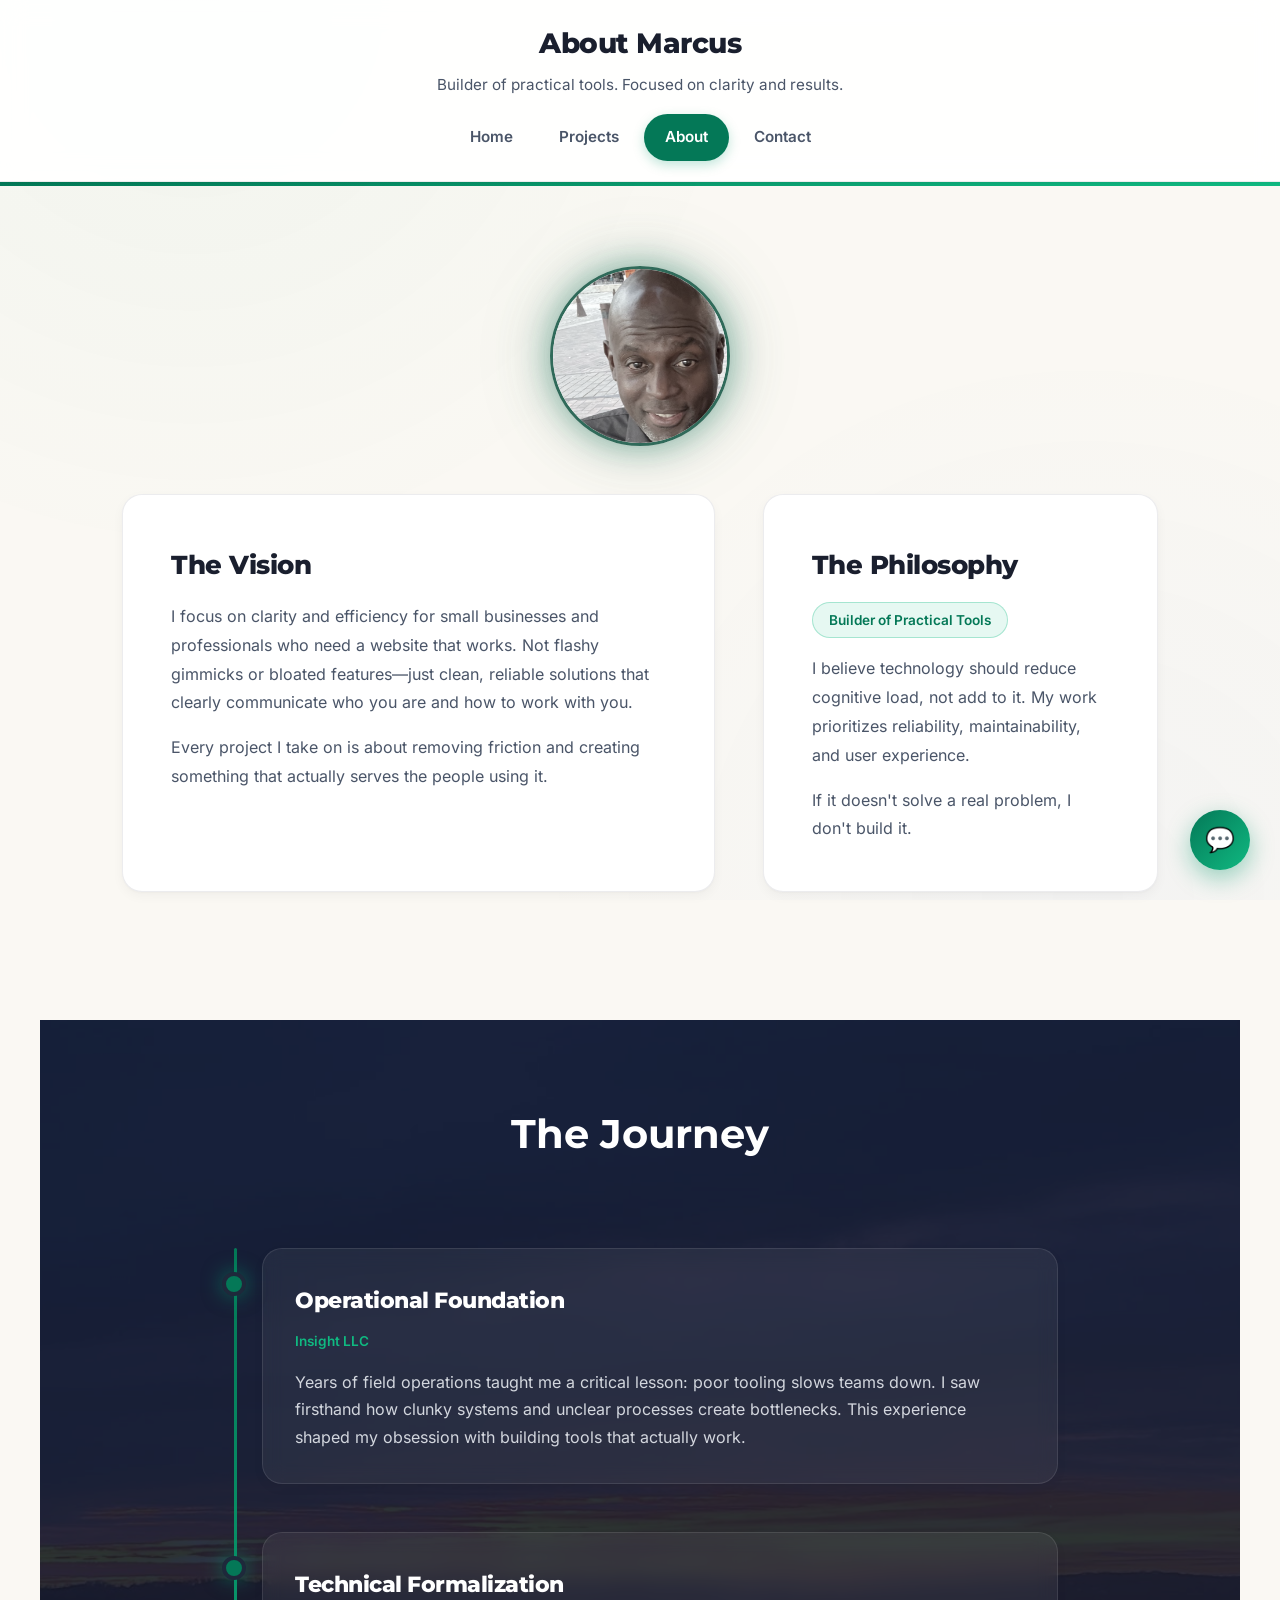
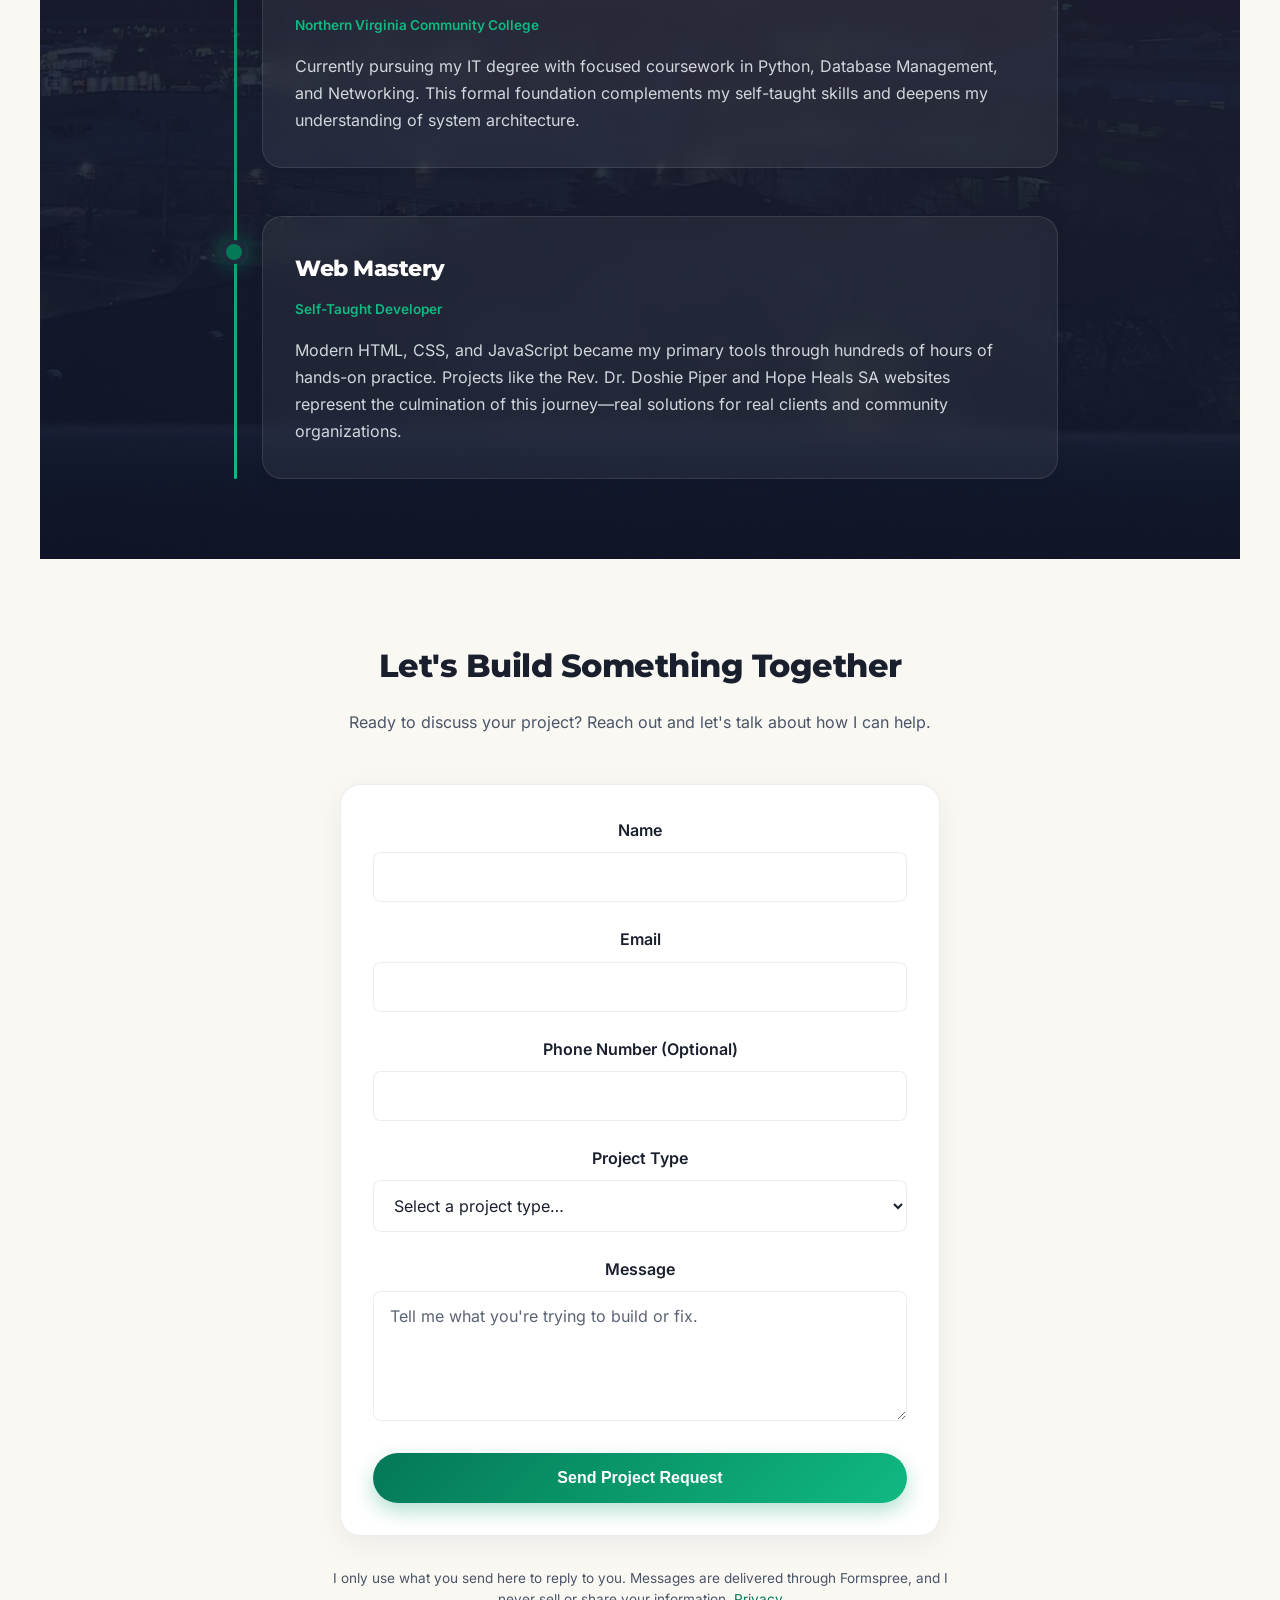
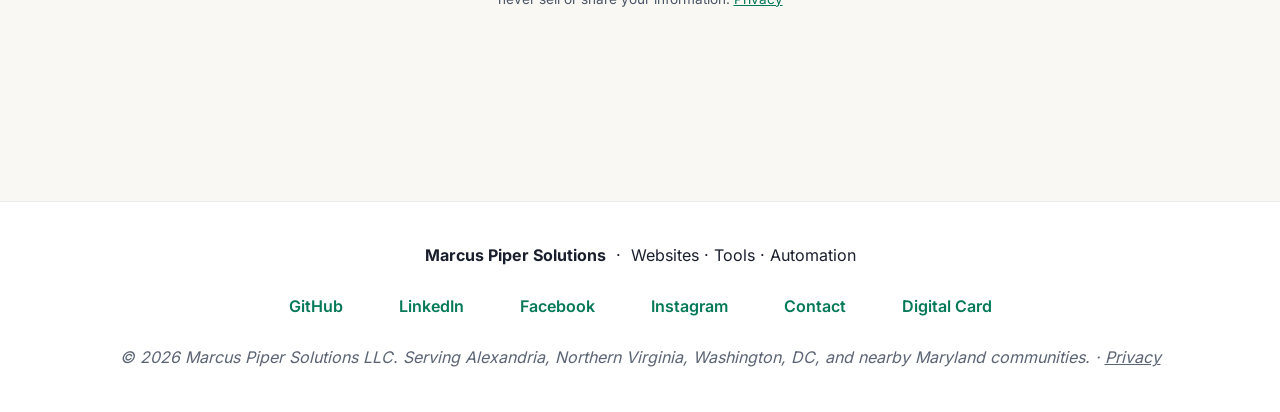
==== about/index.html @ d6c5938f "Finalize confirmed service area copy" ====
<!-- about/index.html -->
<!DOCTYPE html>
<html lang="en">

<head>
  <meta charset="UTF-8" />
  <meta name="viewport" content="width=device-width, initial-scale=1" />
  <title>About – Marcus Piper, Web Developer</title>
  <meta name="description"
    content="Learn more about web developer Marcus Piper, his journey, philosophy, and approach to building practical digital solutions.">

  <!-- Open Graph / Facebook -->
  <link rel="canonical" href="https://marcuspipersolutions.com/about/" />
  <meta property="og:type" content="website" />
  <meta property="og:url" content="https://marcuspipersolutions.com/about/" />
  <meta property="og:title" content="About – Marcus Piper, Web Developer" />
  <meta property="og:description"
    content="Learn more about web developer Marcus Piper, his journey, philosophy, and approach to building practical digital solutions." />
  <meta property="og:image" content="https://marcuspipersolutions.com/images/og-image.jpg" />
  <meta property="og:image:width" content="1200" />
  <meta property="og:image:height" content="630" />

  <!-- Twitter -->
  <meta name="twitter:card" content="summary_large_image" />
  <meta name="twitter:url" content="https://marcuspipersolutions.com/about/" />
  <meta name="twitter:title" content="About – Marcus Piper, Web Developer" />
  <meta name="twitter:description"
    content="Learn more about web developer Marcus Piper, his journey, philosophy, and approach to building practical digital solutions." />
  <meta name="twitter:image" content="https://marcuspipersolutions.com/images/og-image.jpg" />
  <link rel="preload" href="/fonts/inter-latin.woff2" as="font" type="font/woff2" crossorigin />
  <link rel="preload" href="/fonts/montserrat-latin.woff2" as="font" type="font/woff2" crossorigin />

  <link rel="stylesheet" href="../style.css?v=2.3" />
  <link rel="icon" href="/favicon.ico" sizes="any" />
  <link rel="icon" type="image/png" sizes="32x32" href="/favicon-32.png" />
  <link rel="apple-touch-icon" href="/apple-touch-icon.png" />
</head>

<body>

  <!-- Header -->
  <header>
    <h1>About Marcus</h1>
    <p>Builder of practical tools. Focused on clarity and results.</p>
    <nav>
      <ul>
        <li><a href="../index.html">Home</a></li>
        <li><a href="../projects/">Projects</a></li>
        <li><a href="./" class="active">About</a></li>
        <li><a href="../index.html#contact">Contact</a></li>
      </ul>
    </nav>
  </header>

  <div class="top-banner"></div>

  <!-- Main Content -->
  <main>

    <!-- Profile Photo with Pulse Glow -->
    <section class="profile-hero">
      <div class="profile-photo-container">
        <img src="../images/marcus-headshot.jpg" alt="Marcus Piper" class="profile-photo-pulse" width="600" height="600" />
      </div>
    </section>

    <!-- Hero Section - Bento Style -->
    <section class="about-bento">
      <div class="about-bento-grid">

        <!-- Large Tile: The Vision -->
        <div class="about-tile about-tile-large glass-card">
          <h2>The Vision</h2>
          <p>I focus on clarity and efficiency for small businesses and professionals who need a website that works. Not
            flashy gimmicks or bloated features—just clean, reliable solutions that clearly communicate who you are and
            how to work with you.</p>
          <p>Every project I take on is about removing friction and creating something that actually serves the people
            using it.</p>
        </div>

        <!-- Medium Tile: The Philosophy -->
        <div class="about-tile about-tile-medium glass-card">
          <h2>The Philosophy</h2>
          <span class="philosophy-badge">Builder of Practical Tools</span>
          <p>I believe technology should reduce cognitive load, not add to it. My work prioritizes reliability,
            maintainability, and user experience.</p>
          <p>If it doesn't solve a real problem, I don't build it.</p>
        </div>

      </div>
    </section>

    <!-- Journey Section with Background Banner -->
    <section class="journey-section">
      <div class="journey-banner">
        <img src="../images/hero-banner.jpg" srcset="../images/hero-banner-800.jpg 800w, ../images/hero-banner-1200.jpg 1200w, ../images/hero-banner.jpg 1600w" sizes="100vw" alt="Virginia Skyline" class="journey-banner-image" width="1600" height="1067" loading="lazy" />
        <div class="journey-banner-overlay"></div>
      </div>

      <div class="journey-content">
        <h2>The Journey</h2>

        <!-- Vertical Timeline -->
        <div class="timeline">

          <!-- Milestone 1: Operational Foundation -->
          <div class="timeline-item">
            <div class="timeline-marker"></div>
            <div class="timeline-content glass-card">
              <h3>Operational Foundation</h3>
              <span class="timeline-company">Insight LLC</span>
              <p>Years of field operations taught me a critical lesson: poor tooling slows teams down. I saw firsthand
                how clunky systems and unclear processes create bottlenecks. This experience shaped my obsession with
                building tools that actually work.</p>
            </div>
          </div>

          <!-- Milestone 2: Technical Formalization -->
          <div class="timeline-item">
            <div class="timeline-marker"></div>
            <div class="timeline-content glass-card">
              <h3>Technical Formalization</h3>
              <span class="timeline-company">Northern Virginia Community College</span>
              <p>Currently pursuing my IT degree with focused coursework in Python, Database Management, and Networking.
                This formal foundation complements my self-taught skills and deepens my understanding of system
                architecture.</p>
            </div>
          </div>

          <!-- Milestone 3: Web Mastery -->
          <div class="timeline-item">
            <div class="timeline-marker"></div>
            <div class="timeline-content glass-card">
              <h3>Web Mastery</h3>
              <span class="timeline-company">Self-Taught Developer</span>
              <p>Modern HTML, CSS, and JavaScript became my primary tools through hundreds of hours of hands-on
                practice. Projects like the Rev. Dr. Doshie Piper and Hope Heals SA websites represent the
                culmination of this journey—real solutions for real clients and community organizations.</p>
            </div>
          </div>

        </div>
      </div>
    </section>

    <!-- Contact Section -->
    <section class="about-contact" id="contact-form">
      <h2>Let's Build Something Together</h2>
      <p>Ready to discuss your project? Reach out and let's talk about how I can help.</p>
      <!-- Contact submissions are handled by the MPS Formspree form. -->
      <form id="contact-form-main" action="https://formspree.io/f/xjgewzkp" method="POST" class="contact-form">
        <div class="form-group">
          <label for="name">Name</label>
          <input type="text" id="name" name="name" required>
        </div>
        <div class="form-group">
          <label for="email">Email</label>
          <input type="email" id="email" name="email" required>
        </div>
        <div class="form-group">
          <label for="phone">Phone Number (Optional)</label>
          <input type="tel" id="phone" name="phone">
        </div>
        <div class="form-group">
          <label for="project-type">Project Type</label>
          <select id="project-type" name="project_type" required>
            <option value="">Select a project type…</option>
            <option value="business-website">Business Website</option>
            <option value="ecommerce">E-Commerce Storefront</option>
            <option value="web-app">Custom Web App or Tool</option>
            <option value="automation-sms">Automation / SMS System</option>
            <option value="cleanup-redesign">Website Cleanup or Redesign</option>
            <option value="integration">Integration / API Work</option>
            <option value="other">Something Else</option>
          </select>
        </div>
        <div class="form-group">
          <label for="message">Message</label>
          <textarea id="message" name="message" rows="5" placeholder="Tell me what you're trying to build or fix." required></textarea>
        </div>
        <button type="submit" class="submit-button" id="submit-btn">Send Project Request</button>
      </form>
      <p class="form-privacy-note">I only use what you send here to reply to you. Messages are delivered through Formspree, and I never sell or share your information. <a href="../privacy/">Privacy</a></p>
      <div id="form-success" class="form-message form-success-message" style="display: none;">
        <p>✅ Thanks! Your message was sent.</p>
      </div>
      <div id="form-error" class="form-message form-error-message" style="display: none;">
        <p>
          ⚠️ Something went wrong. Please try again or email
          <a href="mailto:marcus@marcuspipersolutions.com">marcus@marcuspipersolutions.com</a>
          directly.
        </p>
      </div>
      <script>
        document.getElementById('contact-form-main').addEventListener('submit', function (e) {
          e.preventDefault();
          const form = this;
          const submitBtn = document.getElementById('submit-btn');
          const successMsg = document.getElementById('form-success');
          const errorMsg = document.getElementById('form-error');

          // Disable submit button
          submitBtn.disabled = true;
          submitBtn.textContent = 'Sending...';

          // Hide previous messages
          successMsg.style.display = 'none';
          errorMsg.style.display = 'none';

          // Submit form data
          fetch(form.action, {
            method: 'POST',
            body: new FormData(form),
            headers: { 'Accept': 'application/json' }
          })
            .then(response => {
              if (response.ok) {
                // Success
                form.style.display = 'none';
                successMsg.style.display = 'block';
                form.reset();
              } else {
                // Error
                errorMsg.style.display = 'block';
              }
            })
            .catch(error => {
              // Network error
              errorMsg.style.display = 'block';
            })
            .finally(() => {
              // Re-enable submit button
              submitBtn.disabled = false;
              submitBtn.textContent = 'Send Message';
            });
        });
      </script>
    </section>

  </main>

  <!-- Footer -->
  <footer>
    <p><strong>Marcus Piper Solutions</strong> &nbsp;·&nbsp; Websites · Tools · Automation</p>
    <div class="footer-links">
      <a href="https://github.com/MarcusPiperAllen" target="_blank" rel="noopener noreferrer">GitHub</a>
      <a href="https://www.linkedin.com/in/marcus-piper-87a6a61a9/" target="_blank" rel="noopener noreferrer">LinkedIn</a>
      <a href="https://www.facebook.com/profile.php?id=61594762064587" target="_blank" rel="noopener noreferrer">Facebook</a>
      <a href="https://www.instagram.com/marcuspipersolutions/" target="_blank" rel="noopener noreferrer">Instagram</a>
      <a href="../index.html#contact">Contact</a>
      <a href="../card/">Digital Card</a>
    </div>
    <p class="footer-tagline">&copy; <span id="about-current-year"></span> Marcus Piper Solutions LLC. Serving Alexandria, Northern Virginia, Washington, DC, and nearby Maryland communities. &middot; <a href="../privacy/">Privacy</a></p>
  </footer>
  <script>document.getElementById('about-current-year').textContent = new Date().getFullYear();</script>

  <!-- Smart Interaction Card -->
  <button class="chatbot-button" id="chatbot-button"
    onclick="document.getElementById('smart-card').classList.toggle('active');" aria-label="Chat with Marcus">Chat with Marcus</button>

  <div class="smart-card" id="smart-card">
    <p class="smart-card-greeting">Hey! I'm Marcus. I'm currently building digital solutions in Virginia. What's on your
      mind?</p>
    <div class="smart-card-actions">
      <a href="../projects/" class="smart-card-link">🚀 See My Projects</a>
      <a href="#contact-form" class="smart-card-link"
        onclick="document.getElementById('smart-card').classList.remove('active');">👨‍💻 My Journey</a>
      <a href="#contact-form" class="smart-card-link"
        onclick="document.getElementById('smart-card').classList.remove('active');">✉️ Message Me</a>
    </div>
  </div>

</body>

</html>
---- style.css ----
/* === SELF-HOSTED FONTS (Oct 2026) ===
   Served from this site so the page does not wait on Google.
   The "Fallback" faces resize Arial to match each font, so text
   does not jump when the real font finishes loading. */
@font-face {
  font-family: 'Inter';
  font-style: normal;
  font-weight: 300 800;
  font-display: swap;
  src: url('fonts/inter-latin.woff2') format('woff2');
}

@font-face {
  font-family: 'Montserrat';
  font-style: normal;
  font-weight: 400 800;
  font-display: swap;
  src: url('fonts/montserrat-latin.woff2') format('woff2');
}

@font-face {
  font-family: 'Inter Fallback';
  src: local('Arial');
  ascent-override: 90.44%;
  descent-override: 22.52%;
  line-gap-override: 0%;
  size-adjust: 107.12%;
}

@font-face {
  font-family: 'Montserrat Fallback';
  src: local('Arial');
  ascent-override: 85.79%;
  descent-override: 22.25%;
  line-gap-override: 0%;
  size-adjust: 112.83%;
}

/* ===================================
   MARCUS PIPER SOLUTIONS - LIGHT THEME
   Apple-clean cream/charcoal/emerald with dark hero accent
   =================================== */

/* Google Fonts - Inter & Montserrat */

/* === CSS VARIABLES === */
:root {
  /* Light Theme Colors */
  --bg-primary: #faf8f3;
  --bg-secondary: #ffffff;
  --bg-tertiary: #f1ede4;

  /* Accent Colors - Emerald + Blue */
  --accent-primary: #059669;
  --accent-secondary: #10b981;
  --accent-glow: #10b981;
  --accent-blue: #2563eb;

  /* Text Colors - Charcoal */
  --text-primary: #1a1f2e;
  --text-secondary: #4a5568;
  --text-muted: #718096;

  /* Card / Surface */
  --glass-bg: #ffffff;
  --glass-border: rgba(15, 23, 42, 0.08);
  --glass-shadow: rgba(15, 23, 42, 0.06);
  --card-shadow-hover: rgba(15, 23, 42, 0.10);

  /* Spacing */
  --spacing-xs: 0.5rem;
  --spacing-sm: 1rem;
  --spacing-md: 2rem;
  --spacing-lg: 3rem;
  --spacing-xl: 5rem;

  /* Border Radius */
  --radius-sm: 8px;
  --radius-md: 12px;
  --radius-lg: 20px;
  --radius-full: 9999px;

  /* Transitions */
  --transition-fast: 0.2s ease;
  --transition-normal: 0.3s ease;
  --transition-slow: 0.5s ease;
}

/* === GLOBAL RESET & BASE === */
* {
  margin: 0;
  padding: 0;
  box-sizing: border-box;
}

body {
  font-family: 'Inter', 'Inter Fallback', -apple-system, BlinkMacSystemFont, 'Segoe UI', sans-serif;
  font-size: 16px;
  line-height: 1.7;
  background: var(--bg-primary);
  color: var(--text-primary);
  overflow-x: hidden;
  min-height: 100vh;
  -webkit-font-smoothing: antialiased;
  -moz-osx-font-smoothing: grayscale;
}

/* Subtle Background Texture */
body::before {
  content: '';
  position: fixed;
  top: 0;
  left: 0;
  width: 100%;
  height: 100%;
  background: radial-gradient(circle at 15% 0%, rgba(5, 150, 105, 0.04) 0%, transparent 40%),
    radial-gradient(circle at 85% 100%, rgba(37, 99, 235, 0.03) 0%, transparent 40%);
  pointer-events: none;
  z-index: 0;
}

img {
  max-width: 100%;
  height: auto;
  display: block;
}

section {
  position: relative;
  z-index: 1;
}

main {
  max-width: 1200px;
  margin: 0 auto;
  position: relative;
  z-index: 1;
}

/* === CLEAN LIGHT HEADER === */
header {
  background: rgba(255, 255, 255, 0.92);
  backdrop-filter: blur(12px);
  -webkit-backdrop-filter: blur(12px);
  border-bottom: 1px solid var(--glass-border);
  color: var(--text-primary);
  padding: 1.25rem 2rem;
  text-align: center;
  box-shadow: 0 1px 3px rgba(15, 23, 42, 0.04);
  position: sticky;
  top: 0;
  z-index: 1000;
  transition: all var(--transition-normal);
}

header h1 {
  font-family: 'Montserrat', 'Montserrat Fallback', sans-serif;
  font-size: 1.75rem;
  font-weight: 800;
  margin-bottom: 0.35rem;
  color: var(--text-primary);
  letter-spacing: -0.5px;
}

header p {
  font-size: 0.95rem;
  max-width: 700px;
  margin: 0 auto;
  font-weight: 400;
  color: var(--text-secondary);
  line-height: 1.6;
}

/* === NAVIGATION === */
nav {
  margin-top: 1rem;
}

nav ul {
  list-style: none;
  padding: 0;
  display: flex;
  justify-content: center;
  gap: 0.25rem;
  flex-wrap: wrap;
}

nav ul li a {
  color: var(--text-secondary);
  text-decoration: none;
  font-weight: 600;
  padding: 0.6rem 1.25rem;
  display: block;
  border-radius: var(--radius-full);
  background: transparent;
  border: 1px solid transparent;
  transition: all var(--transition-normal);
  font-size: 0.95rem;
}

nav ul li a:hover {
  color: var(--accent-primary);
  background: rgba(5, 150, 105, 0.08);
}

nav ul li a.active {
  background: var(--accent-primary);
  color: white;
  box-shadow: 0 4px 12px rgba(5, 150, 105, 0.25);
  border-color: transparent;
}

/* === HERO BANNER - DARK SKYLINE (preserved dark accent) === */
.hero-banner {
  position: relative;
  width: 100%;
  height: 320px;
  overflow: hidden;
  background: #0f172a;
}

.hero-banner-image {
  width: 100%;
  height: 100%;
  object-fit: cover;
  filter: brightness(0.55);
}

.hero-banner-overlay {
  position: absolute;
  bottom: 0;
  left: 0;
  right: 0;
  background: rgba(15, 23, 42, 0.55);
  backdrop-filter: blur(8px);
  -webkit-backdrop-filter: blur(8px);
  padding: 1.5rem 2rem;
  display: flex;
  justify-content: center;
  align-items: center;
  border-top: 1px solid rgba(255, 255, 255, 0.08);
}

.hero-banner-badge {
  font-family: 'Montserrat', 'Montserrat Fallback', sans-serif;
  font-size: 1.4rem;
  font-weight: 700;
  color: #ffffff;
  text-shadow: 0 0 20px rgba(16, 185, 129, 0.6),
    0 0 40px rgba(16, 185, 129, 0.3);
  letter-spacing: 1px;
}

@media (max-width: 768px) {
  .hero-banner {
    height: 200px;
  }

  .hero-banner-badge {
    font-size: 1.2rem;
  }
}

/* === HERO SECTION - CENTERED POWER HEADLINE === */
.hero-split {
  display: flex;
  flex-direction: column;
  align-items: center;
  text-align: center;
  padding: var(--spacing-xl) var(--spacing-md);
  gap: var(--spacing-lg);
  max-width: 1100px;
  margin: 0 auto;
}

.hero-text-block {
  max-width: 900px;
}

.hero-text-block h2 {
  font-family: 'Montserrat', 'Montserrat Fallback', sans-serif;
  font-size: clamp(2.25rem, 4.8vw, 3.6rem);
  font-weight: 800;
  margin-bottom: 1.5rem;
  color: var(--text-primary);
  line-height: 1.15;
  letter-spacing: -1.5px;
}

.hero-text-block h2 .accent {
  color: var(--accent-primary);
}

@keyframes gradientShift {

  0%,
  100% {
    background-position: 0% 50%;
  }

  50% {
    background-position: 100% 50%;
  }
}

.hero-text-block p {
  font-size: 1.25rem;
  color: var(--text-secondary);
  margin-bottom: 2rem;
  line-height: 1.8;
  max-width: 700px;
  margin-left: auto;
  margin-right: auto;
}

.hero-cta-button {
  background: linear-gradient(135deg, var(--accent-primary), var(--accent-secondary));
  color: white;
  padding: 1rem 2.5rem;
  border-radius: var(--radius-full);
  font-weight: 700;
  font-size: 1.1rem;
  text-decoration: none;
  display: inline-block;
  transition: all var(--transition-normal);
  box-shadow: 0 10px 30px rgba(5, 150, 105, 0.3);
  border: 2px solid transparent;
}

.hero-cta-button:hover {
  transform: translateY(-3px);
  box-shadow: 0 15px 40px rgba(5, 150, 105, 0.5);
  border-color: var(--accent-glow);
}

.hero-cta-group {
  display: flex;
  gap: 1rem;
  justify-content: center;
  flex-wrap: wrap;
}

.hero-cta-secondary {
  background: transparent;
  color: var(--text-primary);
  border: 2px solid var(--text-primary);
  box-shadow: none;
}

.hero-cta-secondary:hover {
  background: var(--text-primary);
  color: white;
  box-shadow: 0 10px 30px rgba(15, 23, 42, 0.2);
  border-color: var(--text-primary);
}

/* === PROFILE IMAGE - OPTIMIZED SIZE WITH TEAL GLOW === */
.hero-image-block {
  position: relative;
  max-width: 200px;
  margin: 0 auto;
}

.hero-image-block img,
.profile-pic {
  width: 200px;
  height: 200px;
  border-radius: 50%;
  object-fit: cover;
  border: 4px solid var(--accent-primary);
  box-shadow: 0 0 30px rgba(5, 150, 105, 0.7),
    0 0 60px rgba(5, 150, 105, 0.4),
    0 0 90px rgba(5, 150, 105, 0.2);
  transition: all var(--transition-slow);
  animation: profileGlow 3s ease-in-out infinite;
  display: block;
  margin: 0 auto;
}

@keyframes profileGlow {

  0%,
  100% {
    box-shadow: 0 0 30px rgba(5, 150, 105, 0.7),
      0 0 60px rgba(5, 150, 105, 0.4),
      0 0 90px rgba(5, 150, 105, 0.2);
  }

  50% {
    box-shadow: 0 0 50px rgba(5, 150, 105, 0.9),
      0 0 80px rgba(5, 150, 105, 0.6),
      0 0 120px rgba(5, 150, 105, 0.3);
  }
}

.hero-image-block img:hover,
.profile-pic:hover {
  transform: scale(1.05);
  border-color: var(--accent-secondary);
}

/* === HERO TITLE CAPTION === */
.hero-title-caption {
  font-family: 'Montserrat', 'Montserrat Fallback', sans-serif;
  font-size: 1.4rem;
  font-weight: 600;
  color: var(--accent-primary);
  text-align: center;
  margin-top: 1rem;
  text-shadow: 0 0 20px rgba(5, 150, 105, 0.5),
    0 0 40px rgba(5, 150, 105, 0.3);
  letter-spacing: 0.5px;
}

/* === VALUE BAR === */
.value-bar {
  background: linear-gradient(135deg, rgba(5, 150, 105, 0.06), rgba(37, 99, 235, 0.04));
  text-align: center;
  padding: 1.5rem;
  font-size: 1.15rem;
  font-weight: 600;
  color: var(--text-primary);
  border-top: 1px solid var(--glass-border);
  border-bottom: 1px solid var(--glass-border);
}

/* === ABOUT SECTION === */
.about-section {
  padding: var(--spacing-lg) var(--spacing-md);
  max-width: 1000px;
  margin: 0 auto;
}

.about-section h2 {
  font-family: 'Montserrat', 'Montserrat Fallback', sans-serif;
  font-size: 2.5rem;
  font-weight: 800;
  margin-bottom: 1.5rem;
  color: var(--text-primary);
  text-align: center;
  letter-spacing: -1px;
}

.about-section p {
  font-size: 1.1rem;
  color: var(--text-secondary);
  margin-bottom: 1.5rem;
  line-height: 1.8;
}

.about-section ul {
  list-style: none;
  padding: 0;
}

.about-section ul li {
  background: var(--glass-bg);
  backdrop-filter: blur(10px);
  padding: 1.5rem;
  margin-bottom: 1rem;
  border-radius: var(--radius-md);
  border: 1px solid var(--glass-border);
  transition: all var(--transition-normal);
}

.about-section ul li:hover {
  transform: translateX(10px);
  border-color: var(--accent-primary);
  box-shadow: 0 8px 24px rgba(5, 150, 105, 0.2);
}

.about-section ul li strong {
  color: var(--accent-primary);
  font-weight: 700;
}

/* === PROJECTS SECTION - RESPONSIVE GRID === */
.projects-section {
  padding: var(--spacing-lg) var(--spacing-md);
  max-width: 1200px;
  margin: 0 auto;
}

.projects-section h2 {
  font-family: 'Montserrat', 'Montserrat Fallback', sans-serif;
  font-size: 2.5rem;
  font-weight: 800;
  margin-bottom: 1rem;
  color: var(--text-primary);
  text-align: center;
  letter-spacing: -1px;
}

/* Project Grid */
.projects-container {
  display: grid;
  grid-template-columns: repeat(auto-fit, minmax(320px, 1fr));
  gap: 2rem;
  margin-bottom: 2rem;
}

/* === BENTO GRID LAYOUT === */
.bento-grid {
  display: grid;
  grid-template-columns: repeat(12, 1fr);
  gap: 1.5rem;
  margin-bottom: 2rem;
  width: 100%;
}

/* Large Tile - Featured Project (Spans 8 columns, 2 rows) */
.bento-tile-large {
  grid-column: span 8;
  grid-row: span 2;
  min-height: 340px;
}

/* Medium Tile - Secondary Project (Spans 4 columns, 2 rows) */
.bento-tile-medium {
  grid-column: span 4;
  grid-row: span 2;
  min-height: 340px;
}

/* Small/Wide Tile - Value Statement (Spans 12 columns, 1 row) */
.bento-tile-wide {
  grid-column: span 12;
  grid-row: span 1;
  min-height: 180px;
  display: flex;
  align-items: center;
  justify-content: center;
  text-align: center;
}

/* Third Tile - 4 columns, 1 row */
.bento-tile-third {
  grid-column: span 4;
  grid-row: span 1;
  min-height: 280px;
}

/* Half Tile - 6 columns, 1 row */
.bento-tile-half {
  grid-column: span 6;
  grid-row: span 1;
  min-height: 280px;
}

@media (max-width: 1024px) {
  .bento-tile-third {
    grid-column: span 4;
  }

  .bento-tile-half {
    grid-column: span 8;
  }
}

@media (max-width: 768px) {
  .bento-tile-third,
  .bento-tile-half {
    grid-column: span 1;
    min-height: 240px;
  }
}

/* Small Tile - Virginia Developer (Spans 4 columns, 1 row) */
.bento-tile-small {
  grid-column: span 4;
  grid-row: span 1;
  min-height: 200px;
  text-align: center;
}

.bento-tile-small .bento-tile-image {
  width: 100%;
  height: 120px;
  object-fit: cover;
  border-radius: var(--radius-md);
  margin-bottom: 1rem;
  border: 2px solid var(--glass-border);
}

.bento-tile-third .bento-tile-image {
  width: 100%;
  height: 120px;
  object-fit: cover;
  object-position: top center;
  border-radius: var(--radius-md);
  margin-bottom: 1rem;
  border: 1px solid var(--glass-border);
}

.bento-tile-small h3 {
  font-size: 1.1rem;
  color: var(--accent-primary);
}

@media (max-width: 768px) {
  .bento-tile-small {
    grid-column: span 1;
  }
}

/* Bento Tile Base Styling */
.bento-tile {
  background: var(--glass-bg);
  border: 1px solid var(--glass-border);
  border-radius: var(--radius-lg);
  padding: 2.25rem;
  transition: all var(--transition-normal);
  box-shadow: 0 1px 3px rgba(15, 23, 42, 0.04), 0 4px 12px rgba(15, 23, 42, 0.04);
  position: relative;
  overflow: hidden;
  display: flex;
  flex-direction: column;
  justify-content: space-between;
}

/* Hover Lift Animation */
.bento-tile:hover {
  transform: translateY(-6px);
  border-color: rgba(5, 150, 105, 0.3);
  box-shadow: 0 12px 32px rgba(15, 23, 42, 0.08), 0 4px 12px rgba(5, 150, 105, 0.08);
}

.bento-tile::before {
  content: '';
  position: absolute;
  top: 0;
  left: -100%;
  width: 100%;
  height: 100%;
  background: linear-gradient(90deg,
      transparent,
      rgba(5, 150, 105, 0.06),
      transparent);
  transition: left 0.6s ease;
  pointer-events: none;
}

.bento-tile:hover::before {
  left: 100%;
}

/* Bento Tile Content */
.bento-tile-content h3 {
  font-family: 'Montserrat', 'Montserrat Fallback', sans-serif;
  font-size: 1.5rem;
  font-weight: 700;
  margin-bottom: 0.75rem;
  color: var(--text-primary);
  letter-spacing: -0.5px;
}

.bento-tile-content h3 a {
  color: var(--text-primary);
  text-decoration: none;
  transition: all var(--transition-fast);
}

.bento-tile-content h3 a:hover {
  color: var(--accent-primary);
}

.bento-tile-badge {
  display: inline-block;
  font-size: 0.75rem;
  color: var(--accent-primary);
  font-weight: 700;
  margin-bottom: 1rem;
  padding: 0.3rem 0.75rem;
  background: rgba(5, 150, 105, 0.1);
  border-radius: var(--radius-full);
  border: 1px solid rgba(5, 150, 105, 0.2);
  text-transform: uppercase;
  letter-spacing: 0.5px;
}

.bento-tile-status {
  display: inline-block;
  font-size: 0.7rem;
  font-weight: 700;
  padding: 0.25rem 0.6rem;
  border-radius: var(--radius-full);
  text-transform: uppercase;
  letter-spacing: 0.5px;
  margin-left: 0.5rem;
}

.bento-tile-status.live {
  background: rgba(5, 150, 105, 0.12);
  color: var(--accent-primary);
  border: 1px solid rgba(5, 150, 105, 0.25);
}

.bento-tile-status.draft {
  background: rgba(234, 179, 8, 0.12);
  color: #b45309;
  border: 1px solid rgba(234, 179, 8, 0.3);
}

.bento-tile-status.beta {
  background: rgba(37, 99, 235, 0.1);
  color: var(--accent-blue);
  border: 1px solid rgba(37, 99, 235, 0.25);
}

.bento-tile-problem {
  font-size: 0.9rem;
  color: var(--text-muted);
  font-style: italic;
  margin-bottom: 0.5rem;
  display: block;
}

.bento-tile-content p {
  color: var(--text-secondary);
  line-height: 1.8;
  margin-bottom: 1.5rem;
  font-size: 1.05rem;
}

.bento-tile-link {
  color: var(--accent-primary);
  text-decoration: none;
  font-weight: 600;
  font-size: 0.95rem;
  transition: all var(--transition-fast);
  display: inline-flex;
  align-items: center;
  gap: 0.5rem;
}

.bento-tile-link:hover {
  color: var(--accent-secondary);
  transform: translateX(5px);
}

.bento-tile-link::after {
  content: '→';
  transition: transform var(--transition-fast);
}

.bento-tile-link:hover::after {
  transform: translateX(3px);
}

.bento-tile-actions {
  display: flex;
  gap: 1rem;
  flex-wrap: wrap;
  margin-top: 0.5rem;
}

.bento-tile-link-secondary {
  color: var(--text-secondary);
  opacity: 0.8;
}

.bento-tile-link-secondary:hover {
  color: var(--accent-primary);
  opacity: 1;
}

/* Bento Tile Video */
.bento-tile-video {
  margin-bottom: 1rem;
  border-radius: 12px;
  overflow: hidden;
  max-height: 200px;
}

.bento-tile-video video {
  width: 100%;
  height: 200px;
  object-fit: cover;
  object-position: top center;
  display: block;
  border-radius: 12px;
  border: 1px solid var(--accent-primary);
}

/* Value Statement Tile Styling */
.bento-value-statement {
  background: linear-gradient(135deg,
      rgba(5, 150, 105, 0.15) 0%,
      rgba(16, 185, 129, 0.1) 100%);
  border: 2px solid var(--accent-primary);
}

.bento-value-statement h3 {
  font-size: 1.5rem;
  background: linear-gradient(135deg, var(--accent-primary), var(--accent-secondary));
  -webkit-background-clip: text;
  -webkit-text-fill-color: transparent;
  background-clip: text;
  margin: 0;
}

/* Responsive Bento Grid */
@media (max-width: 1024px) {
  .bento-grid {
    grid-template-columns: repeat(8, 1fr);
  }

  .bento-tile-large {
    grid-column: span 8;
  }

  .bento-tile-medium {
    grid-column: span 8;
    grid-row: span 1;
    min-height: 300px;
  }
}

@media (max-width: 768px) {
  .bento-grid {
    grid-template-columns: 1fr;
    gap: 1rem;
  }

  .bento-tile-large,
  .bento-tile-medium,
  .bento-tile-wide {
    grid-column: span 1;
    grid-row: span 1;
    min-height: 280px;
  }

  .bento-tile {
    padding: 1.5rem;
  }

  .bento-tile-content h3 {
    font-size: 1.4rem;
  }
}


/* Glassmorphic Project Cards */
.project-card {
  background: var(--glass-bg);
  backdrop-filter: blur(20px);
  -webkit-backdrop-filter: blur(20px);
  border: 1px solid var(--glass-border);
  border-radius: var(--radius-lg);
  padding: 2rem;
  transition: all var(--transition-normal);
  box-shadow: 0 8px 32px var(--glass-shadow);
}

.project-card:hover {
  transform: translateY(-8px);
  border-color: var(--accent-primary);
  box-shadow: 0 16px 48px rgba(5, 150, 105, 0.3),
    0 0 60px rgba(5, 150, 105, 0.1);
}

.featured-project {
  background: linear-gradient(135deg,
      rgba(5, 150, 105, 0.1) 0%,
      rgba(16, 185, 129, 0.05) 100%);
  border: 2px solid var(--accent-primary);
  position: relative;
  overflow: hidden;
}

.featured-project::before {
  content: '';
  position: absolute;
  top: 0;
  left: -100%;
  width: 100%;
  height: 100%;
  background: linear-gradient(90deg,
      transparent,
      rgba(5, 150, 105, 0.2),
      transparent);
  transition: left 0.5s ease;
}

.featured-project:hover::before {
  left: 100%;
}

.project-card h3 {
  font-family: 'Montserrat', 'Montserrat Fallback', sans-serif;
  font-size: 1.5rem;
  font-weight: 700;
  margin-bottom: 1rem;
  color: var(--text-primary);
}

.project-card h3 a {
  color: var(--accent-primary);
  text-decoration: none;
  transition: all var(--transition-fast);
}

.project-card h3 a:hover {
  color: var(--accent-secondary);
  text-shadow: 0 0 20px rgba(5, 150, 105, 0.5);
}

.project-card p {
  color: var(--text-secondary);
  line-height: 1.7;
  margin-bottom: 1rem;
}

.project-card a {
  color: var(--accent-primary);
  text-decoration: none;
  font-weight: 600;
  transition: all var(--transition-fast);
}

.project-card a:hover {
  color: var(--accent-secondary);
  text-decoration: underline;
}

.project-cta {
  display: inline-block;
  margin-top: 1rem;
  background: linear-gradient(135deg, var(--accent-primary), var(--accent-secondary));
  color: white;
  padding: 0.875rem 1.75rem;
  border-radius: var(--radius-full);
  text-decoration: none;
  font-weight: 700;
  transition: all var(--transition-normal);
  box-shadow: 0 8px 20px rgba(5, 150, 105, 0.3);
}

.project-cta:hover {
  transform: translateY(-3px);
  box-shadow: 0 12px 30px rgba(5, 150, 105, 0.5);
  text-decoration: none;
}

.project-footer {
  text-align: center;
  margin-top: 3rem;
}

/* === CLIENT TESTIMONIAL === */
.client-testimonial {
  position: relative;
  max-width: 980px;
  margin: 3rem auto 0;
  padding: 2.5rem 3rem;
  overflow: hidden;
  background: linear-gradient(135deg, rgba(5, 150, 105, 0.09), rgba(37, 99, 235, 0.05));
  border: 1px solid rgba(5, 150, 105, 0.2);
  border-radius: var(--radius-lg);
  box-shadow: 0 14px 36px rgba(15, 23, 42, 0.08);
}

.client-testimonial::before {
  content: '\201C';
  position: absolute;
  top: -0.75rem;
  right: 1.5rem;
  font-family: Georgia, serif;
  font-size: 10rem;
  line-height: 1;
  color: rgba(5, 150, 105, 0.1);
  pointer-events: none;
}

.testimonial-kicker {
  display: block;
  margin-bottom: 1rem;
  color: var(--accent-primary);
  font-size: 0.78rem;
  font-weight: 800;
  letter-spacing: 0.12em;
  text-transform: uppercase;
}

.client-testimonial blockquote {
  position: relative;
  z-index: 1;
}

.client-testimonial blockquote p {
  margin: 0;
  color: var(--text-primary);
  font-family: 'Montserrat', 'Montserrat Fallback', sans-serif;
  font-size: clamp(1.1rem, 2vw, 1.35rem);
  font-weight: 500;
  line-height: 1.75;
}

.testimonial-attribution {
  margin-top: 1.5rem;
}

.client-testimonial + .client-testimonial {
  margin-top: 1.5rem;
}

.client-testimonial cite {
  font-style: normal;
  font-weight: 800;
}

.client-testimonial cite a {
  color: var(--accent-primary);
  text-decoration: none;
}

.client-testimonial cite a:hover {
  color: var(--accent-secondary);
  text-decoration: underline;
}

@media (max-width: 768px) {
  .client-testimonial {
    margin-top: 2rem;
    padding: 2rem 1.5rem;
  }

  .client-testimonial::before {
    right: 0.5rem;
    font-size: 7rem;
  }
}

/* === HERO SPLIT FOR PAGE2 === */
.media-section {
  padding: var(--spacing-lg) var(--spacing-md);
  max-width: 1000px;
  margin: 0 auto;
}

.media-section h2 {
  font-family: 'Montserrat', 'Montserrat Fallback', sans-serif;
  font-size: 2.5rem;
  font-weight: 800;
  margin-bottom: 1.5rem;
  color: var(--text-primary);
  text-align: center;
  letter-spacing: -1px;
}

.media-section p {
  font-size: 1.1rem;
  color: var(--text-secondary);
  line-height: 1.8;
  text-align: center;
  max-width: 800px;
  margin: 0 auto 2rem;
}

/* === BEFORE/AFTER CONTROLS === */
.before-after-controls {
  display: flex;
  gap: 1rem;
  justify-content: center;
  margin-top: 1.5rem;
}

.before-after-controls button {
  background: var(--glass-bg);
  backdrop-filter: blur(10px);
  color: var(--text-primary);
  border: 2px solid var(--accent-primary);
  padding: 0.75rem 2rem;
  border-radius: var(--radius-full);
  font-weight: 700;
  cursor: pointer;
  transition: all var(--transition-normal);
  font-size: 1rem;
}

.before-after-controls button:hover {
  background: linear-gradient(135deg, var(--accent-primary), var(--accent-secondary));
  transform: translateY(-2px);
  box-shadow: 0 8px 20px rgba(5, 150, 105, 0.4);
}

/* === IMAGE TOGGLE === */
.image-toggle {
  text-align: center;
  margin: 1rem 0;
}

.image-toggle img {
  width: 100%;
  max-width: 500px;
  border-radius: var(--radius-md);
  border: 2px solid var(--glass-border);
  box-shadow: 0 8px 32px var(--glass-shadow);
  margin: 0 auto;
  transition: all var(--transition-normal);
}

.image-toggle img:hover {
  transform: scale(1.02);
  border-color: var(--accent-primary);
}

.commit-caption,
.image-caption {
  color: var(--text-muted);
  font-size: 0.9rem;
  margin-top: 0.75rem;
  font-style: italic;
}

/* === TERMINAL-STYLE COMMIT FEED === */
.commit-feed {
  background: #1a1a1a;
  border: 2px solid var(--accent-primary);
  border-radius: var(--radius-md);
  padding: 1.5rem;
  margin-top: 1.5rem;
  font-family: 'Courier New', monospace;
  font-size: 0.9rem;
  color: #00ff00;
  max-height: 300px;
  overflow-y: auto;
  box-shadow: 0 0 20px rgba(5, 150, 105, 0.3);
  position: relative;
}

.commit-feed::before {
  content: '> git log --oneline';
  display: block;
  color: var(--accent-primary);
  margin-bottom: 1rem;
  font-weight: bold;
}

.commit-feed::-webkit-scrollbar {
  width: 8px;
}

.commit-feed::-webkit-scrollbar-track {
  background: #f3f0ea;
}

.commit-feed::-webkit-scrollbar-thumb {
  background: var(--accent-primary);
  border-radius: 4px;
}

/* === CONTACT FORM === */
.contact-form {
  max-width: 600px;
  margin: 2rem auto;
  padding: 2rem;
  background: var(--glass-bg);
  backdrop-filter: blur(20px);
  border: 1px solid var(--glass-border);
  border-radius: var(--radius-lg);
  box-shadow: 0 8px 32px var(--glass-shadow);
}

.form-group {
  margin-bottom: 1.5rem;
}

.form-group label {
  display: block;
  margin-bottom: 0.5rem;
  font-weight: 600;
  color: var(--text-primary);
}

.form-group input,
.form-group textarea,
.form-group select {
  width: 100%;
  padding: 0.875rem 1rem;
  background: #ffffff;
  border: 1px solid var(--glass-border);
  border-radius: var(--radius-sm);
  color: var(--text-primary);
  font-family: 'Inter', 'Inter Fallback', sans-serif;
  font-size: 1rem;
  transition: all var(--transition-normal);
}

.form-group input::placeholder,
.form-group textarea::placeholder {
  color: var(--text-muted);
}

.form-group input:focus,
.form-group textarea:focus,
.form-group select:focus {
  outline: none;
  border-color: var(--accent-primary);
  box-shadow: 0 0 0 3px rgba(5, 150, 105, 0.15);
}

.submit-button {
  background: linear-gradient(135deg, var(--accent-primary), var(--accent-secondary));
  color: white;
  padding: 1rem 2.5rem;
  border: none;
  border-radius: var(--radius-full);
  font-size: 1rem;
  font-weight: 700;
  cursor: pointer;
  transition: all var(--transition-normal);
  box-shadow: 0 8px 20px rgba(5, 150, 105, 0.3);
  width: 100%;
}

.submit-button:hover {
  transform: translateY(-2px);
  box-shadow: 0 12px 30px rgba(5, 150, 105, 0.5);
}

.form-success-message p {
  font-size: 1.25rem;
  font-weight: 600;
  color: var(--accent-primary);
  text-shadow: 0 0 20px rgba(5, 150, 105, 0.5),
    0 0 40px rgba(5, 150, 105, 0.3);
  animation: pulseGlow 2s ease-in-out infinite;
}

.form-error-message {
  text-align: center;
  padding: var(--spacing-lg);
}

.form-error-message p {
  font-size: 1.25rem;
  font-weight: 600;
  color: #ef4444;
  text-shadow: 0 0 20px rgba(239, 68, 68, 0.5),
    0 0 40px rgba(239, 68, 68, 0.3);
}

.form-message {
  margin-top: 1.5rem;
  padding: 1.5rem;
  background: var(--glass-bg);
  backdrop-filter: blur(20px);
  border: 1px solid var(--glass-border);
  border-radius: var(--radius-lg);
  box-shadow: 0 8px 32px var(--glass-shadow);
}

/* === FOOTER === */
footer {
  background: #ffffff;
  border-top: 1px solid var(--glass-border);
  color: var(--text-primary);
  text-align: center;
  padding: 2.5rem 1rem;
  margin-top: 4rem;
  position: relative;
  z-index: 1;
}

.footer-links {
  margin: 1rem 0;
  display: flex;
  justify-content: center;
  align-items: center;
  gap: 1.5rem;
  flex-wrap: wrap;
}

.footer-links a {
  color: var(--accent-primary);
  font-weight: 600;
  text-decoration: none;
  padding: 0.5rem 1rem;
  border-radius: var(--radius-sm);
  transition: all var(--transition-normal);
}

.footer-links a:hover {
  color: var(--accent-primary);
  background: rgba(5, 150, 105, 0.08);
}

.footer-tagline {
  margin-top: 1rem;
  font-size: 1rem;
  font-style: italic;
  color: var(--text-muted);
}

/* === MODERN CHATBOT === */
.chatbot-button {
  position: fixed;
  bottom: 30px;
  right: 30px;
  width: 60px;
  height: 60px;
  background: linear-gradient(135deg, var(--accent-primary), var(--accent-secondary));
  color: white;
  font-size: 24px;
  border-radius: 50%;
  cursor: pointer;
  box-shadow: 0 8px 24px rgba(5, 150, 105, 0.4);
  z-index: 999;
  border: none;
  display: flex;
  align-items: center;
  justify-content: center;
  transition: all var(--transition-normal);
  text-decoration: none;
}

.chatbot-button::before {
  content: '💬';
}

.chatbot-button:hover {
  transform: scale(1.1);
  box-shadow: 0 12px 32px rgba(5, 150, 105, 0.6);
}

/* Smart Interaction Card */
.smart-card {
  position: fixed;
  bottom: 110px;
  right: 30px;
  width: 300px;
  background: #ffffff;
  border: 1px solid var(--glass-border);
  border-radius: var(--radius-lg);
  padding: 1.5rem;
  box-shadow: 0 20px 50px rgba(15, 23, 42, 0.15),
    0 4px 12px rgba(15, 23, 42, 0.08);
  z-index: 998;
  opacity: 0;
  visibility: hidden;
  transform: translateY(20px) scale(0.95);
  transition: all 0.3s ease;
}

.smart-card.active {
  opacity: 1;
  visibility: visible;
  transform: translateY(0) scale(1);
}

.smart-card-greeting {
  font-size: 1rem;
  line-height: 1.6;
  color: var(--text-primary);
  margin-bottom: 1.25rem;
  font-weight: 500;
}

.smart-card-actions {
  display: flex;
  flex-direction: column;
  gap: 0.75rem;
}

.smart-card-link {
  display: block;
  padding: 0.75rem 1rem;
  background: rgba(5, 150, 105, 0.06);
  border: 1px solid rgba(5, 150, 105, 0.15);
  border-radius: var(--radius-sm);
  color: var(--accent-primary);
  text-decoration: none;
  font-weight: 600;
  font-size: 0.95rem;
  transition: all var(--transition-fast);
}

.smart-card-link:hover {
  background: rgba(5, 150, 105, 0.12);
  border-color: var(--accent-primary);
  transform: translateX(4px);
}

@media (max-width: 480px) {
  .smart-card {
    right: 15px;
    left: 15px;
    width: auto;
    bottom: 100px;
  }
}

/* Input flash animation for chat button navigation */
.input-flash {
  animation: inputFlash 1s ease-out;
}

@keyframes inputFlash {

  0%,
  100% {
    box-shadow: 0 0 0 3px rgba(5, 150, 105, 0.2);
  }

  50% {
    box-shadow: 0 0 20px rgba(5, 150, 105, 0.8),
      0 0 40px rgba(5, 150, 105, 0.5);
    border-color: var(--accent-primary);
  }
}

.chatbox {
  display: none;
  position: fixed;
  bottom: 110px;
  right: 30px;
  width: 320px;
  background: var(--glass-bg);
  backdrop-filter: blur(20px);
  border: 1px solid var(--glass-border);
  color: var(--text-primary);
  border-radius: var(--radius-lg);
  padding: 1.5rem;
  box-shadow: 0 16px 48px var(--glass-shadow);
  z-index: 998;
}

.chatbox h4 {
  margin: 0 0 1rem;
  font-size: 1rem;
  line-height: 1.5;
  color: var(--text-primary);
  font-weight: 600;
}

.chat-email-form {
  display: flex;
  flex-direction: column;
  gap: 0.75rem;
}

.chat-email-form input {
  padding: 0.75rem;
  background: rgba(0, 0, 0, 0.06);
  border: 1px solid var(--glass-border);
  border-radius: var(--radius-sm);
  color: var(--text-primary);
  font-size: 0.95rem;
  transition: all var(--transition-normal);
}

.chat-email-form input:focus {
  outline: none;
  border-color: var(--accent-primary);
  box-shadow: 0 0 0 3px rgba(5, 150, 105, 0.2);
}

.chat-email-form button {
  background: linear-gradient(135deg, var(--accent-primary), var(--accent-secondary));
  color: white;
  padding: 0.75rem;
  border: none;
  border-radius: var(--radius-sm);
  font-weight: 700;
  cursor: pointer;
  transition: all var(--transition-normal);
}

.chat-email-form button:hover {
  transform: translateY(-2px);
  box-shadow: 0 8px 20px rgba(5, 150, 105, 0.4);
}

#chat-response {
  margin-top: 1rem;
  font-style: italic;
  color: var(--accent-secondary);
  line-height: 1.6;
}

/* === TOP BANNER === */
.top-banner {
  height: 4px;
  background: linear-gradient(90deg,
      var(--accent-primary) 0%,
      var(--accent-secondary) 50%,
      var(--accent-primary) 100%);
  background-size: 200% 100%;
  animation: bannerSlide 3s linear infinite;
}

@keyframes bannerSlide {
  0% {
    background-position: 0% 0%;
  }

  100% {
    background-position: 200% 0%;
  }
}

/* === SOLUTIONS SHOWCASE === */
.solutions-showcase {
  max-width: 1100px;
  margin: 0 auto;
  padding: var(--spacing-xl) var(--spacing-md);
}

.solutions-showcase h2 {
  text-align: center;
  font-size: 2.5rem;
  font-weight: 800;
  color: var(--text-primary);
  margin-bottom: var(--spacing-xl);
  letter-spacing: -1px;
}

.solution-card {
  display: grid;
  grid-template-columns: 1fr 1fr;
  gap: var(--spacing-lg);
  margin-bottom: var(--spacing-xl);
  align-items: center;
}

.solution-card:nth-child(odd) {
  direction: rtl;
}

.solution-card:nth-child(odd)>* {
  direction: ltr;
}

.glass-card {
  background: var(--glass-bg);
  border: 1px solid var(--glass-border);
  border-radius: var(--radius-lg);
  padding: var(--spacing-lg);
  transition: all var(--transition-normal);
  box-shadow: 0 1px 3px rgba(15, 23, 42, 0.03), 0 4px 12px rgba(15, 23, 42, 0.04);
}

.glass-card:hover {
  border-color: rgba(5, 150, 105, 0.25);
  box-shadow: 0 8px 24px rgba(15, 23, 42, 0.08);
  transform: translateY(-3px);
}

.solution-image,
.solution-video {
  overflow: hidden;
  border-radius: 12px;
}

.solution-image img,
.solution-video video,
.solution-video img {
  width: 100%;
  max-height: 260px;
  object-fit: cover;
  object-position: top center;
  border-radius: 12px;
  border: 1px solid var(--accent-primary);
  transition: transform var(--transition-normal);
}

.solution-card:hover .solution-image img,
.solution-card:hover .solution-video video {
  transform: scale(1.02);
}

.hover-video {
  display: block;
  width: 100%;
  height: auto;
  object-fit: cover;
}

.solution-content h3 {
  font-size: 1.75rem;
  font-weight: 800;
  color: var(--text-primary);
  margin-bottom: 0.5rem;
  letter-spacing: -0.5px;
}

.solution-badge {
  font-size: 0.85rem;
  color: var(--accent-secondary);
  font-weight: 600;
  display: block;
  margin-bottom: 1rem;
}

.solution-content p {
  color: var(--text-secondary);
  margin-bottom: 1.5rem;
  line-height: 1.7;
}

.solution-content .project-cta {
  display: inline-block;
}

@media (max-width: 900px) {
  .solution-card {
    grid-template-columns: 1fr;
  }

  .solution-card:nth-child(odd) {
    direction: ltr;
  }
}

/* === IN THE LAB SECTION === */
.in-the-lab {
  max-width: 800px;
  margin: 0 auto;
  padding: var(--spacing-xl) var(--spacing-md);
  text-align: center;
}

.in-the-lab h2 {
  font-size: 2rem;
  font-weight: 800;
  color: var(--text-primary);
  margin-bottom: var(--spacing-lg);
  position: relative;
  letter-spacing: -0.5px;
}

.in-the-lab h2::after {
  content: '';
  display: block;
  width: 60px;
  height: 3px;
  background: var(--accent-primary);
  margin: 1rem auto 0;
  border-radius: var(--radius-full);
}

.lab-card {
  text-align: center;
  padding: var(--spacing-xl);
}

.lab-icon {
  font-size: 3rem;
  margin-bottom: 1rem;
}

.lab-card h3 {
  font-size: 1.5rem;
  color: var(--text-primary);
  margin-bottom: 0.75rem;
  font-weight: 800;
  letter-spacing: -0.5px;
}

.lab-status {
  display: inline-block;
  background: linear-gradient(135deg, var(--accent-primary), var(--accent-secondary));
  color: white;
  font-size: 0.8rem;
  font-weight: 700;
  padding: 0.35rem 1rem;
  border-radius: var(--radius-full);
  margin-bottom: 1rem;
  text-transform: uppercase;
  letter-spacing: 1px;
}

.lab-card p {
  color: var(--text-muted);
  max-width: 400px;
  margin: 0 auto;
}

/* === ABOUT PAGE - BENTO TIMELINE HYBRID === */

/* Profile Photo with Pulse Glow */
.profile-hero {
  display: flex;
  justify-content: center;
  padding: var(--spacing-xl) var(--spacing-md) var(--spacing-lg);
}

.profile-photo-container {
  position: relative;
}

.profile-photo-pulse {
  width: 180px;
  height: 180px;
  border-radius: 50%;
  object-fit: cover;
  border: 3px solid var(--accent-primary);
  box-shadow: 0 0 30px rgba(5, 150, 105, 0.5),
    0 0 60px rgba(5, 150, 105, 0.3),
    0 0 90px rgba(5, 150, 105, 0.1);
  animation: pulseGlow 3s ease-in-out infinite;
  filter: grayscale(0.5) blur(0.5px);
}

@keyframes pulseGlow {

  0%,
  100% {
    box-shadow: 0 0 30px rgba(5, 150, 105, 0.5),
      0 0 60px rgba(5, 150, 105, 0.3),
      0 0 90px rgba(5, 150, 105, 0.1);
  }

  50% {
    box-shadow: 0 0 40px rgba(5, 150, 105, 0.7),
      0 0 80px rgba(5, 150, 105, 0.5),
      0 0 120px rgba(5, 150, 105, 0.2);
  }
}

/* About Bento Grid */
.about-bento {
  max-width: 1100px;
  margin: 0 auto;
  padding: 0 var(--spacing-md) var(--spacing-xl);
}

.about-bento-grid {
  display: grid;
  grid-template-columns: 1.5fr 1fr;
  gap: var(--spacing-lg);
}

.about-tile {
  padding: var(--spacing-lg);
}

.about-tile h2 {
  font-family: 'Montserrat', 'Montserrat Fallback', sans-serif;
  font-size: 1.6rem;
  font-weight: 800;
  color: var(--text-primary);
  margin-bottom: 1rem;
  letter-spacing: -0.5px;
}

.about-tile p {
  color: var(--text-secondary);
  line-height: 1.8;
  margin-bottom: 1rem;
}

.about-tile p:last-child {
  margin-bottom: 0;
}

.philosophy-badge {
  display: inline-block;
  font-size: 0.85rem;
  color: var(--accent-secondary);
  font-weight: 600;
  margin-bottom: 1rem;
  padding: 0.35rem 1rem;
  background: rgba(16, 185, 129, 0.1);
  border-radius: var(--radius-full);
  border: 1px solid rgba(16, 185, 129, 0.3);
}

@media (max-width: 900px) {
  .about-bento-grid {
    grid-template-columns: 1fr;
  }
}

/* Journey Section with Banner */
.journey-section {
  position: relative;
  padding: var(--spacing-xl) 0;
  margin-top: var(--spacing-lg);
}

.journey-banner {
  position: absolute;
  top: 0;
  left: 0;
  right: 0;
  bottom: 0;
  z-index: 0;
}

.journey-banner-image {
  width: 100%;
  height: 100%;
  object-fit: cover;
}

.journey-banner-overlay {
  position: absolute;
  top: 0;
  left: 0;
  right: 0;
  bottom: 0;
  background: rgba(15, 23, 42, 0.88);
}

.journey-section .timeline-content {
  background: rgba(255, 255, 255, 0.06);
  border: 1px solid rgba(255, 255, 255, 0.1);
  backdrop-filter: blur(10px);
}

.journey-section .timeline-content h3 {
  color: #ffffff;
}

.journey-section .timeline-content p {
  color: rgba(241, 245, 249, 0.85);
}

.journey-section .timeline-company {
  color: var(--accent-secondary);
}

.journey-section .timeline-marker {
  border-color: #1e293b;
}

.journey-content {
  position: relative;
  z-index: 1;
  max-width: 900px;
  margin: 0 auto;
  padding: 0 var(--spacing-md);
}

.journey-content h2 {
  text-align: center;
  font-family: 'Montserrat', 'Montserrat Fallback', sans-serif;
  font-size: 2.5rem;
  color: var(--text-primary);
  margin-bottom: var(--spacing-xl);
}

/* Vertical Timeline */
.timeline {
  position: relative;
  padding-left: 40px;
}

.timeline::before {
  content: '';
  position: absolute;
  left: 12px;
  top: 0;
  bottom: 0;
  width: 3px;
  background: linear-gradient(180deg, var(--accent-primary), var(--accent-secondary));
  border-radius: var(--radius-full);
}

.timeline-item {
  position: relative;
  margin-bottom: var(--spacing-lg);
}

.timeline-item:last-child {
  margin-bottom: 0;
}

.timeline-marker {
  position: absolute;
  left: -40px;
  top: 1.5rem;
  width: 24px;
  height: 24px;
  background: var(--accent-primary);
  border-radius: 50%;
  border: 4px solid var(--bg-primary);
  box-shadow: 0 0 20px rgba(5, 150, 105, 0.6);
  z-index: 2;
}

.timeline-content {
  padding: var(--spacing-md);
}

.timeline-content h3 {
  font-family: 'Montserrat', 'Montserrat Fallback', sans-serif;
  font-size: 1.4rem;
  font-weight: 800;
  color: var(--text-primary);
  margin-bottom: 0.5rem;
  letter-spacing: -0.5px;
}

.timeline-company {
  display: inline-block;
  font-size: 0.85rem;
  color: var(--accent-secondary);
  font-weight: 600;
  margin-bottom: 1rem;
}

.timeline-content p {
  color: var(--text-secondary);
  line-height: 1.7;
}

/* About Contact Section */
.about-contact {
  max-width: 700px;
  margin: 0 auto;
  padding: var(--spacing-xl) var(--spacing-md);
  text-align: center;
}

.about-contact h2 {
  font-family: 'Montserrat', 'Montserrat Fallback', sans-serif;
  font-size: 2rem;
  font-weight: 800;
  color: var(--text-primary);
  margin-bottom: 1rem;
  letter-spacing: -0.5px;
}

.about-contact>p {
  color: var(--text-secondary);
  margin-bottom: var(--spacing-lg);
}

/* === FIGURE STYLING === */
figure.image-block {
  text-align: center;
  margin: 2rem auto;
}

figcaption {
  color: var(--text-muted);
  font-size: 0.9rem;
  margin-top: 0.75rem;
  font-style: italic;
}

/* === SECTION SUBTITLE === */
.section-subtitle {
  text-align: center;
  color: var(--text-secondary);
  font-size: 1.1rem;
  margin-bottom: 2.5rem;
  max-width: 600px;
  margin-left: auto;
  margin-right: auto;
}

/* === SERVICES SECTION === */
.services-section {
  padding: var(--spacing-xl) var(--spacing-md);
  max-width: 1200px;
  margin: 0 auto;
}

.services-section h2 {
  font-family: 'Montserrat', 'Montserrat Fallback', sans-serif;
  font-size: 2.5rem;
  font-weight: 800;
  margin-bottom: 1rem;
  color: var(--text-primary);
  text-align: center;
  letter-spacing: -1px;
}

.services-grid {
  display: grid;
  grid-template-columns: repeat(3, 1fr);
  gap: 1.5rem;
}

.service-card {
  padding: 2rem 1.5rem;
  text-align: center;
  transition: all var(--transition-normal);
}

.service-card:hover {
  transform: translateY(-4px);
  border-color: rgba(5, 150, 105, 0.25);
  box-shadow: 0 12px 32px rgba(15, 23, 42, 0.08);
}

.service-icon {
  font-size: 2.5rem;
  margin-bottom: 1rem;
}

.service-card h3 {
  font-family: 'Montserrat', 'Montserrat Fallback', sans-serif;
  font-size: 1.15rem;
  font-weight: 700;
  color: var(--text-primary);
  margin-bottom: 0.75rem;
}

.service-card p {
  font-size: 0.95rem;
  color: var(--text-secondary);
  line-height: 1.7;
}

/* === PROCESS SECTION === */
.process-section {
  padding: var(--spacing-xl) var(--spacing-md);
  max-width: 1100px;
  margin: 0 auto;
}

.process-section h2 {
  font-family: 'Montserrat', 'Montserrat Fallback', sans-serif;
  font-size: 2.5rem;
  font-weight: 800;
  margin-bottom: 1rem;
  color: var(--text-primary);
  text-align: center;
  letter-spacing: -1px;
}

.process-grid {
  display: grid;
  grid-template-columns: repeat(4, 1fr);
  gap: 1.5rem;
}

.process-step {
  padding: 2rem 1.5rem;
  text-align: center;
  position: relative;
  transition: all var(--transition-normal);
}

.process-step:hover {
  transform: translateY(-4px);
  border-color: rgba(5, 150, 105, 0.25);
  box-shadow: 0 12px 32px rgba(15, 23, 42, 0.08);
}

.process-number {
  font-family: 'Montserrat', 'Montserrat Fallback', sans-serif;
  font-size: 2.5rem;
  font-weight: 800;
  color: var(--accent-primary);
  opacity: 0.5;
  display: block;
  margin-bottom: 0.75rem;
}

.process-step h3 {
  font-family: 'Montserrat', 'Montserrat Fallback', sans-serif;
  font-size: 1.2rem;
  font-weight: 700;
  color: var(--text-primary);
  margin-bottom: 0.75rem;
}

.process-step p {
  font-size: 0.95rem;
  color: var(--text-secondary);
  line-height: 1.7;
}

/* === TRUST SECTION === */
.trust-section {
  padding: var(--spacing-xl) var(--spacing-md);
  max-width: 1000px;
  margin: 0 auto;
}

.trust-section h2 {
  font-family: 'Montserrat', 'Montserrat Fallback', sans-serif;
  font-size: 2.5rem;
  font-weight: 800;
  margin-bottom: 2.5rem;
  color: var(--text-primary);
  text-align: center;
  letter-spacing: -1px;
}

.trust-grid {
  display: grid;
  grid-template-columns: repeat(2, 1fr);
  gap: 1.5rem;
}

.trust-item {
  display: flex;
  gap: 1rem;
  align-items: flex-start;
  padding: 1.5rem;
  background: var(--glass-bg);
  border-radius: var(--radius-md);
  border: 1px solid var(--glass-border);
  transition: all var(--transition-normal);
  box-shadow: 0 1px 3px rgba(15, 23, 42, 0.03);
}

.trust-item:hover {
  border-color: rgba(5, 150, 105, 0.25);
  box-shadow: 0 6px 20px rgba(15, 23, 42, 0.06);
}

.trust-icon {
  font-size: 1.5rem;
  color: var(--accent-primary);
  font-weight: 700;
  flex-shrink: 0;
  width: 2rem;
  height: 2rem;
  display: flex;
  align-items: center;
  justify-content: center;
  background: rgba(5, 150, 105, 0.15);
  border-radius: 50%;
}

.trust-item h3 {
  font-family: 'Montserrat', 'Montserrat Fallback', sans-serif;
  font-size: 1.05rem;
  font-weight: 700;
  color: var(--text-primary);
  margin-bottom: 0.4rem;
}

.trust-item p {
  font-size: 0.95rem;
  color: var(--text-secondary);
  line-height: 1.6;
}

/* === FINAL CTA SECTION === */
.final-cta-section {
  text-align: center;
  padding: var(--spacing-xl) var(--spacing-md);
  max-width: 800px;
  margin: var(--spacing-lg) auto;
  background: linear-gradient(135deg, #0f172a 0%, #1e293b 100%);
  border-radius: var(--radius-lg);
  color: #ffffff;
  box-shadow: 0 20px 50px rgba(15, 23, 42, 0.15);
}

.final-cta-section h2 {
  font-family: 'Montserrat', 'Montserrat Fallback', sans-serif;
  font-size: 2.25rem;
  font-weight: 800;
  color: #ffffff;
  margin-bottom: 1rem;
  letter-spacing: -0.5px;
}

.final-cta-section p {
  color: rgba(241, 245, 249, 0.85);
}

.final-cta-section .hero-cta-button {
  background: #ffffff;
  color: var(--text-primary);
  box-shadow: 0 10px 30px rgba(0, 0, 0, 0.2);
}

.final-cta-section .hero-cta-button:hover {
  background: var(--accent-primary);
  color: #ffffff;
  border-color: var(--accent-primary);
}

.final-cta-section p {
  font-size: 1.1rem;
  color: var(--text-secondary);
  margin-bottom: 2rem;
  line-height: 1.7;
}

/* === RESPONSIVE DESIGN === */
@media (max-width: 768px) {
  header h1 {
    font-size: 1.5rem;
  }

  header p {
    font-size: 0.9rem;
  }

  nav ul {
    flex-direction: row;
    gap: 0.5rem;
  }

  nav ul li a {
    padding: 0.6rem 1rem;
    font-size: 0.85rem;
  }

  .hero-split {
    padding: var(--spacing-md) var(--spacing-sm);
  }

  .hero-text-block h2 {
    font-size: 2rem;
  }

  .hero-text-block p {
    font-size: 1rem;
  }

  .services-grid {
    grid-template-columns: repeat(2, 1fr);
  }

  .process-grid {
    grid-template-columns: repeat(2, 1fr);
  }

  .trust-grid {
    grid-template-columns: 1fr;
  }

  .projects-container {
    grid-template-columns: 1fr;
  }

  .chatbox {
    width: calc(100vw - 40px);
    right: 20px;
  }

  .before-after-controls {
    flex-direction: column;
  }

  .before-after-controls button {
    width: 100%;
  }
}

@media (max-width: 480px) {
  .hero-text-block h2 {
    font-size: 1.75rem;
  }

  .about-section h2,
  .projects-section h2,
  .media-section h2,
  .services-section h2,
  .process-section h2,
  .trust-section h2 {
    font-size: 1.75rem;
  }

  .services-grid {
    grid-template-columns: 1fr;
  }

  .process-grid {
    grid-template-columns: 1fr;
  }

  .hero-cta-group {
    flex-direction: column;
    align-items: center;
  }
}

/* === UTILITY CLASSES === */
.hide {
  display: none;
}

/* === HOMEPAGE ABOUT SECTION === */
.home-about {
  max-width: 1100px;
  margin: 0 auto;
  padding: var(--spacing-xl) var(--spacing-md);
}

.home-about-grid {
  display: grid;
  grid-template-columns: 280px 1fr;
  gap: var(--spacing-lg);
  align-items: center;
}

.home-about-photo {
  width: 100%;
  border-radius: var(--radius-lg);
  aspect-ratio: 1;
  object-fit: cover;
  box-shadow: 0 12px 32px rgba(15, 23, 42, 0.10);
  border: 4px solid #ffffff;
}

.home-about-content h2 {
  font-family: 'Montserrat', 'Montserrat Fallback', sans-serif;
  font-size: 2.25rem;
  font-weight: 800;
  color: var(--text-primary);
  margin-bottom: 1rem;
  letter-spacing: -1px;
}

.home-about-content .home-about-tagline {
  display: inline-block;
  font-size: 0.8rem;
  color: var(--accent-primary);
  font-weight: 700;
  margin-bottom: 1rem;
  padding: 0.3rem 0.75rem;
  background: rgba(5, 150, 105, 0.1);
  border-radius: var(--radius-full);
  text-transform: uppercase;
  letter-spacing: 1px;
}

.home-about-content p {
  font-size: 1.05rem;
  color: var(--text-secondary);
  line-height: 1.8;
  margin-bottom: 1rem;
}

.home-about-skills {
  display: flex;
  flex-wrap: wrap;
  gap: 0.5rem;
  margin-top: 1.25rem;
}

.home-about-skill {
  font-size: 0.85rem;
  font-weight: 600;
  color: var(--text-secondary);
  padding: 0.4rem 0.9rem;
  background: #ffffff;
  border: 1px solid var(--glass-border);
  border-radius: var(--radius-full);
}

@media (max-width: 768px) {
  .home-about-grid {
    grid-template-columns: 1fr;
    text-align: center;
  }

  .home-about-photo {
    max-width: 240px;
    margin: 0 auto;
  }

  .home-about-skills {
    justify-content: center;
  }
}

/* === HOMEPAGE CONTACT SECTION === */
.home-contact {
  max-width: 700px;
  margin: 0 auto;
  padding: var(--spacing-xl) var(--spacing-md);
}

.home-contact h2 {
  font-family: 'Montserrat', 'Montserrat Fallback', sans-serif;
  font-size: 2.5rem;
  font-weight: 800;
  color: var(--text-primary);
  text-align: center;
  margin-bottom: 1rem;
  letter-spacing: -1px;
}

.home-contact > p {
  text-align: center;
  color: var(--text-secondary);
  font-size: 1.1rem;
  margin-bottom: 2.5rem;
}

/* === SECTION KICKER (small label above headlines) === */
.section-kicker {
  display: block;
  text-align: center;
  font-size: 0.8rem;
  font-weight: 700;
  color: var(--accent-primary);
  text-transform: uppercase;
  letter-spacing: 2px;
  margin-bottom: 0.75rem;
}

/* === SMOOTH SCROLL === */
html {
  scroll-behavior: smooth;
}

/* Anchor scroll offset so sticky header doesn't cover section headings */
section[id],
[id="contact"],
[id="services"],
[id="projects"],
[id="client-testimonial"],
[id="client-testimonial-hope-heals"],
[id="process"],
[id="about"] {
  scroll-margin-top: 220px;
}

/* === SITE AUDIT FIXES (Oct 2026) === */
.form-privacy-note {
  font-size: 0.85rem;
  color: var(--text-muted);
  margin-top: 0.75rem;
  line-height: 1.5;
}

.footer-tagline a {
  color: inherit;
  text-decoration: underline;
}

/* Keep "Chat with Marcus" for screen readers, show only the icon */
.chatbot-button {
  font-size: 0;
  overflow: hidden;
}

.chatbot-button::before {
  font-size: 24px;
}

.privacy-page {
  max-width: 760px;
  margin: 0 auto;
  padding: var(--spacing-xl) var(--spacing-md);
  line-height: 1.7;
  color: var(--text-secondary);
}

.privacy-page h2 {
  font-family: 'Montserrat', 'Montserrat Fallback', sans-serif;
  color: var(--text-primary);
  margin-bottom: 0.25rem;
}

.privacy-page h3 {
  color: var(--text-primary);
  margin-top: 1.75rem;
  margin-bottom: 0.5rem;
}

.privacy-page ul {
  padding-left: 1.25rem;
}

.privacy-updated {
  font-size: 0.85rem;
  color: var(--text-muted);
}

/* On phones the header scrolls away instead of covering the screen */
@media (max-width: 768px) {
  header {
    position: relative;
    padding: 0.85rem 1rem;
  }

  nav {
    margin-top: 0.6rem;
  }

  nav ul li a {
    padding: 0.45rem 0.8rem;
  }
}

.form-privacy-note a {
  color: var(--accent-primary);
}

/* === CONTRAST FIXES (Oct 2026): meet WCAG AA 4.5:1 for text === */
:root {
  --accent-primary: #047857;
  --text-muted: #5b6474;
  --accent-blue: #1d4ed8;
}

.solution-badge,
.philosophy-badge {
  color: var(--accent-primary);
}

.process-number {
  opacity: 1;
}

/* The Journey heading sits on a dark photo overlay */
.journey-content h2 {
  color: #ffffff;
}

/* Dark "Have a problem worth solving?" box: light text */
.final-cta-section p {
  color: rgba(241, 245, 249, 0.9);
}

.card-legal {
  text-align: center;
  font-size: 0.8rem;
  color: var(--text-muted);
  margin-top: 0.75rem;
}

.card-legal a {
  color: var(--text-muted);
  text-decoration: underline;
}

/* Phone: smaller chat bubble tucked into the corner so it never covers buttons */
@media (max-width: 480px) {
  .chatbot-button {
    width: 48px;
    height: 48px;
    bottom: 14px;
    right: 14px;
  }

  .chatbot-button::before {
    font-size: 20px;
  }

  .smart-card {
    bottom: 74px;
  }
}
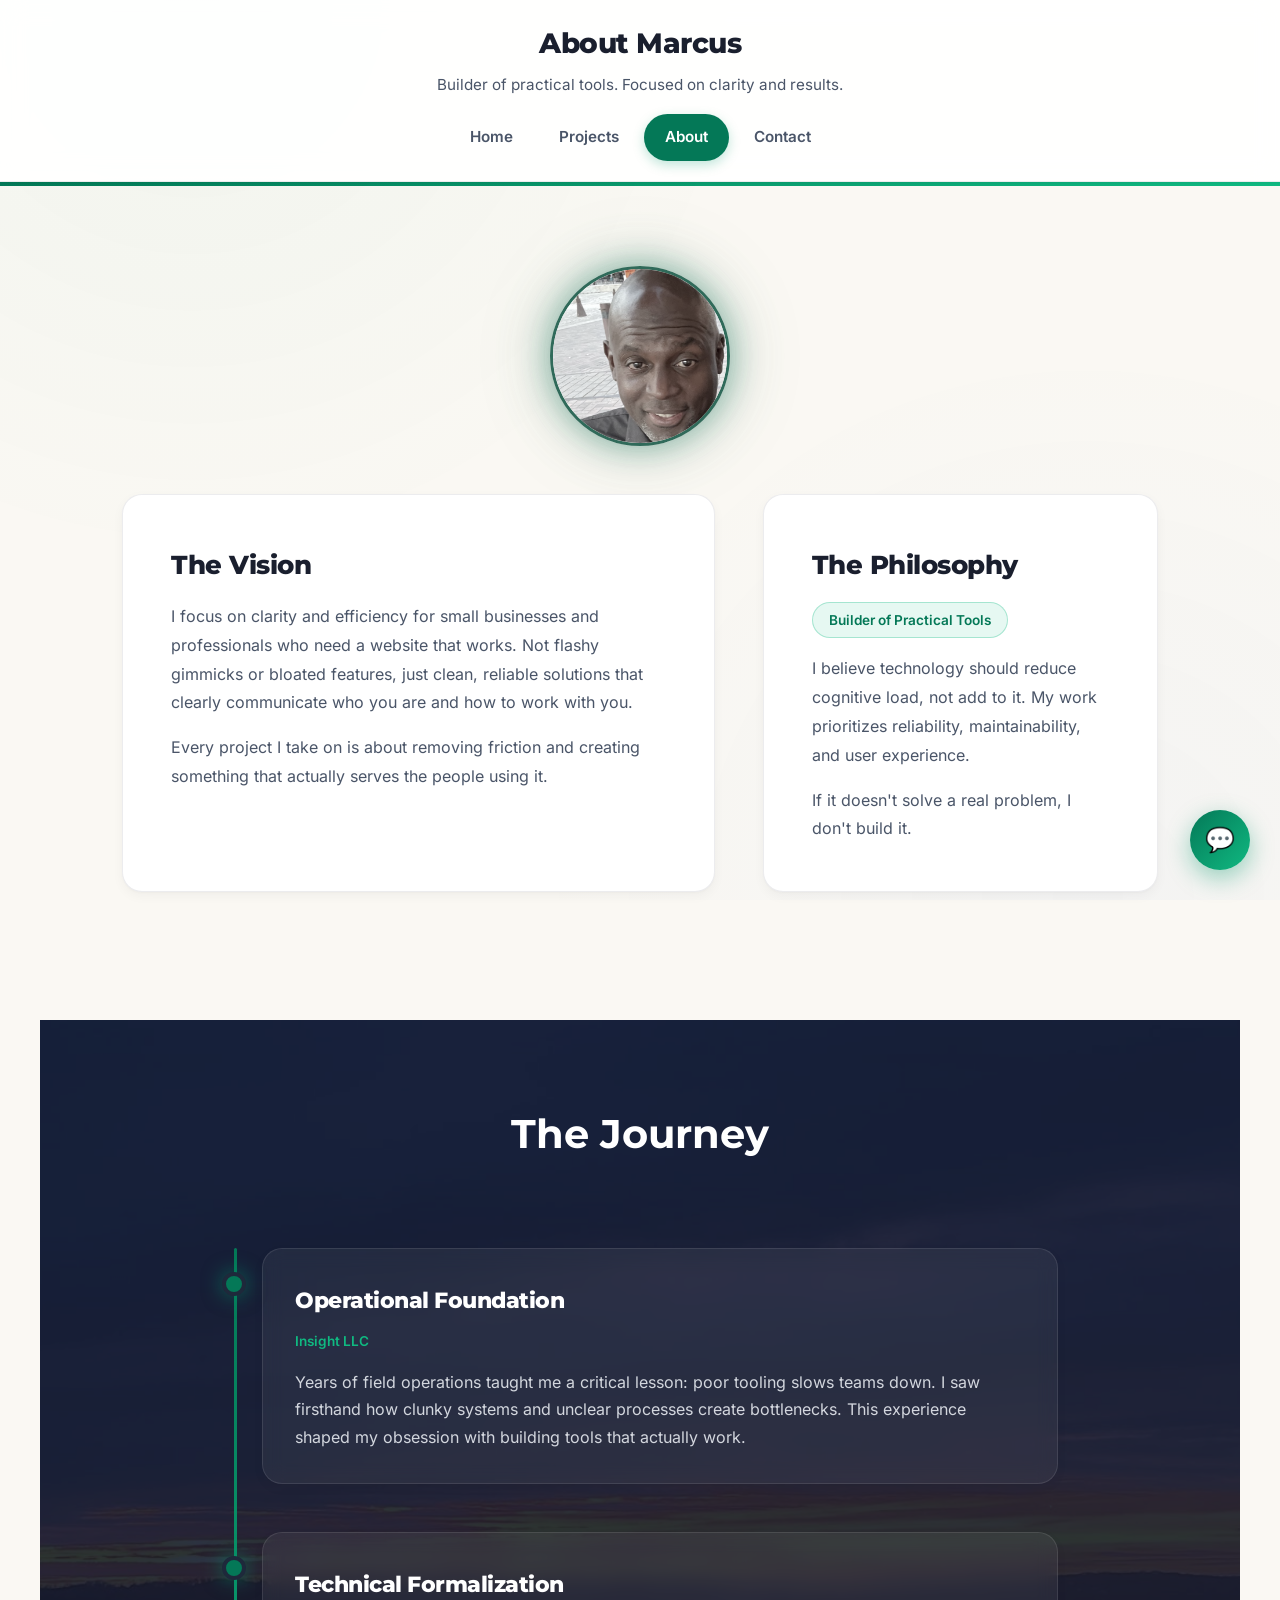
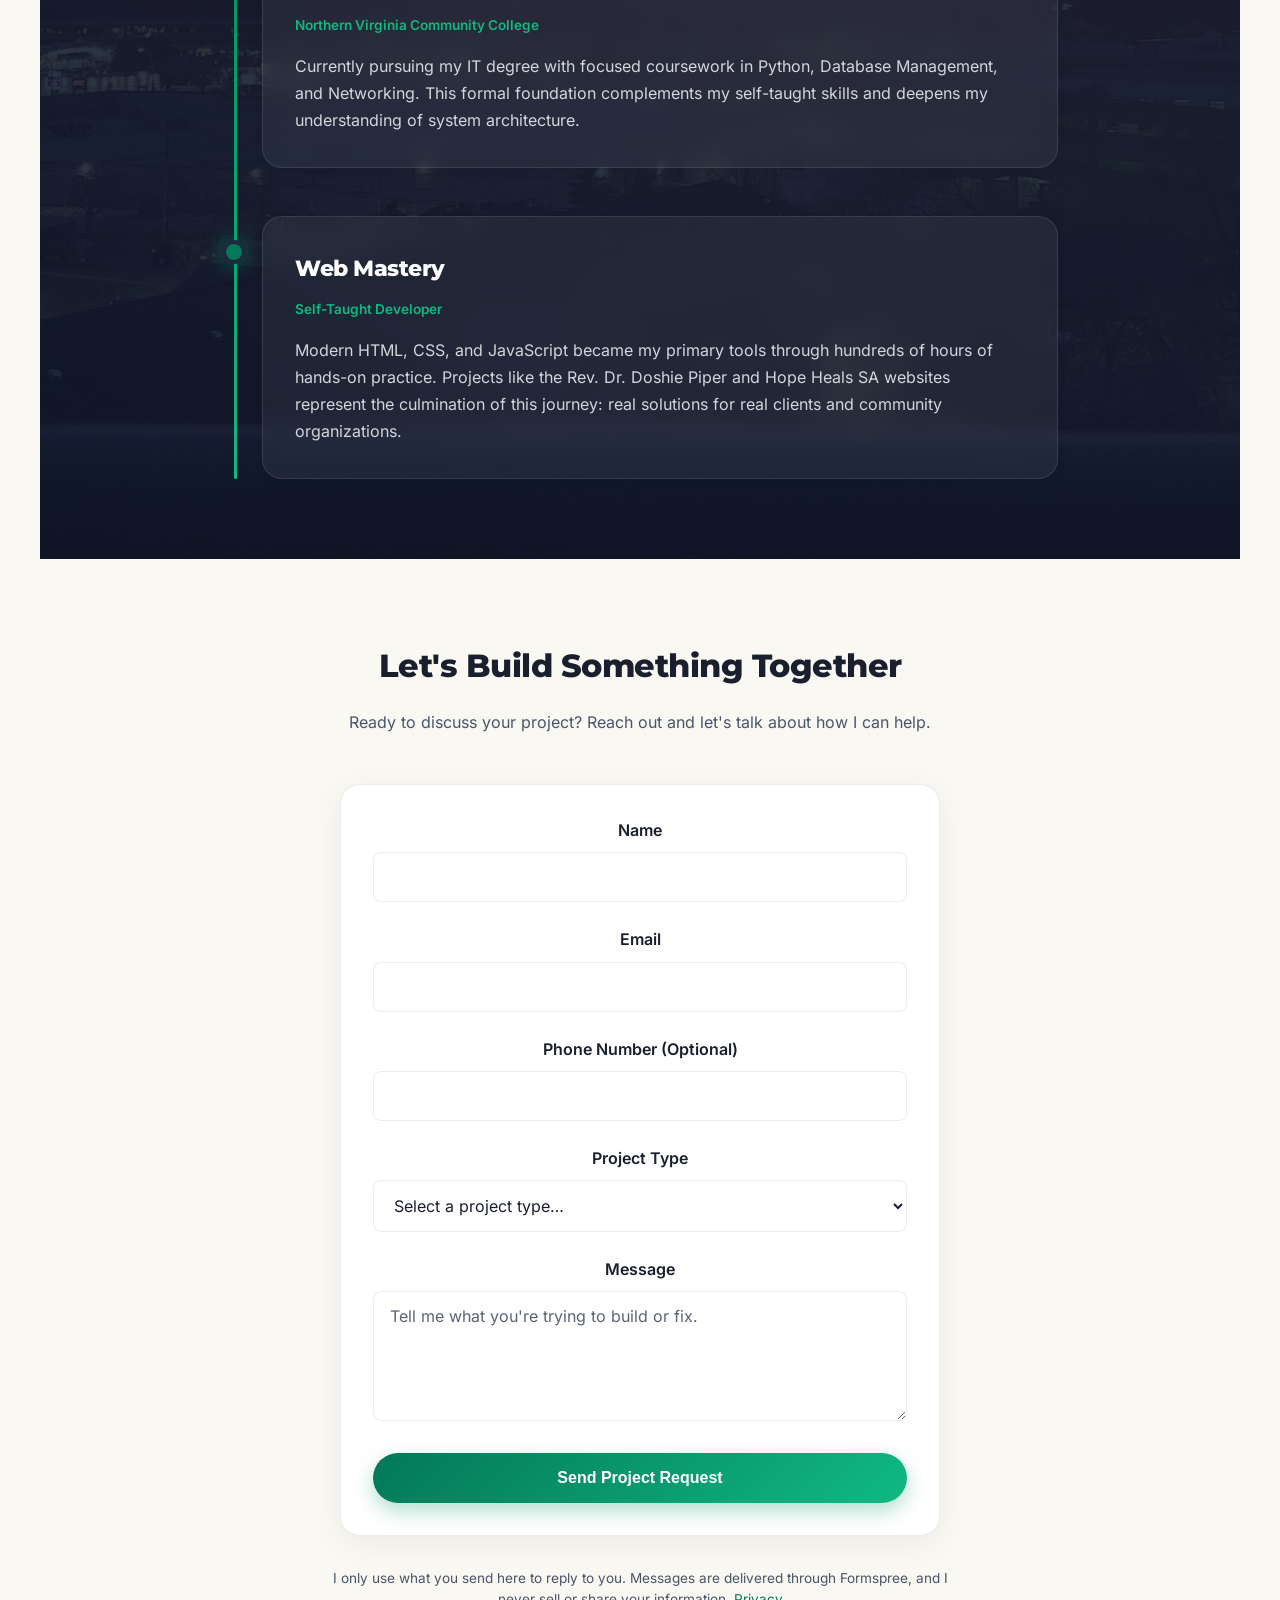
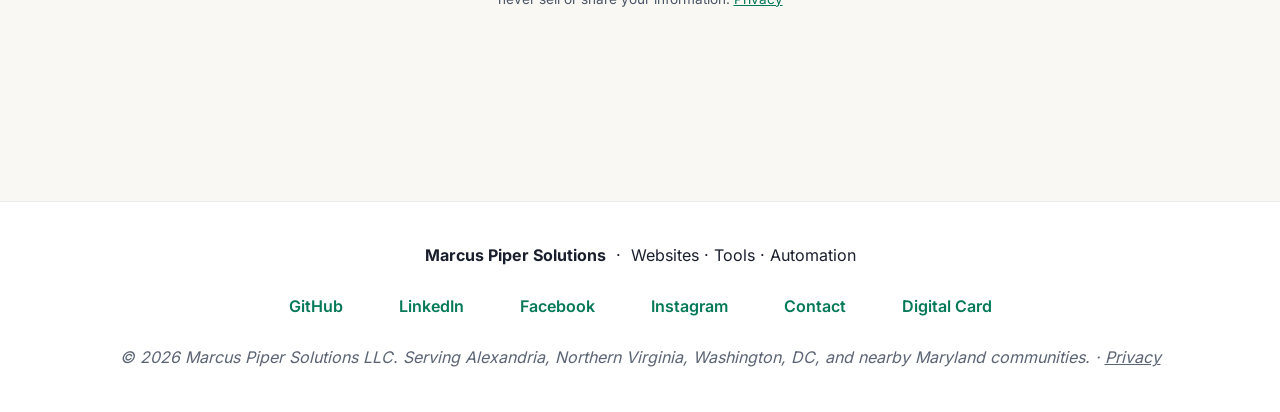
==== commit 1b6ade25: "Remove long dashes from public site copy" ====
--- a/about/index.html
+++ b/about/index.html
@@ -5,7 +5,7 @@
 <head>
   <meta charset="UTF-8" />
   <meta name="viewport" content="width=device-width, initial-scale=1" />
-  <title>About – Marcus Piper, Web Developer</title>
+  <title>About | Marcus Piper, Web Developer</title>
   <meta name="description"
     content="Learn more about web developer Marcus Piper, his journey, philosophy, and approach to building practical digital solutions.">
 
@@ -13,7 +13,7 @@
   <link rel="canonical" href="https://marcuspipersolutions.com/about/" />
   <meta property="og:type" content="website" />
   <meta property="og:url" content="https://marcuspipersolutions.com/about/" />
-  <meta property="og:title" content="About – Marcus Piper, Web Developer" />
+  <meta property="og:title" content="About | Marcus Piper, Web Developer" />
   <meta property="og:description"
     content="Learn more about web developer Marcus Piper, his journey, philosophy, and approach to building practical digital solutions." />
   <meta property="og:image" content="https://marcuspipersolutions.com/images/og-image.jpg" />
@@ -23,7 +23,7 @@
   <!-- Twitter -->
   <meta name="twitter:card" content="summary_large_image" />
   <meta name="twitter:url" content="https://marcuspipersolutions.com/about/" />
-  <meta name="twitter:title" content="About – Marcus Piper, Web Developer" />
+  <meta name="twitter:title" content="About | Marcus Piper, Web Developer" />
   <meta name="twitter:description"
     content="Learn more about web developer Marcus Piper, his journey, philosophy, and approach to building practical digital solutions." />
   <meta name="twitter:image" content="https://marcuspipersolutions.com/images/og-image.jpg" />
@@ -72,7 +72,7 @@
         <div class="about-tile about-tile-large glass-card">
           <h2>The Vision</h2>
           <p>I focus on clarity and efficiency for small businesses and professionals who need a website that works. Not
-            flashy gimmicks or bloated features—just clean, reliable solutions that clearly communicate who you are and
+            flashy gimmicks or bloated features, just clean, reliable solutions that clearly communicate who you are and
             how to work with you.</p>
           <p>Every project I take on is about removing friction and creating something that actually serves the people
             using it.</p>
@@ -135,7 +135,7 @@
               <span class="timeline-company">Self-Taught Developer</span>
               <p>Modern HTML, CSS, and JavaScript became my primary tools through hundreds of hours of hands-on
                 practice. Projects like the Rev. Dr. Doshie Piper and Hope Heals SA websites represent the
-                culmination of this journey—real solutions for real clients and community organizations.</p>
+                culmination of this journey: real solutions for real clients and community organizations.</p>
             </div>
           </div>
 
@@ -165,8 +165,8 @@
           <label for="project-type">Project Type</label>
           <select id="project-type" name="project_type" required>
             <option value="">Select a project type…</option>
-            <option value="business-website">Business Website</option>
-            <option value="ecommerce">E-Commerce Storefront</option>
+            <option value="managed-launch-site">Managed Launch Site</option>
+            <option value="ownership-team-handoff">Website Ownership + Team Handoff</option>
             <option value="web-app">Custom Web App or Tool</option>
             <option value="automation-sms">Automation / SMS System</option>
             <option value="cleanup-redesign">Website Cleanup or Redesign</option>
--- a/style.css
+++ b/style.css
@@ -2026,7 +2026,7 @@
 
 .process-grid {
   display: grid;
-  grid-template-columns: repeat(4, 1fr);
+  grid-template-columns: repeat(3, 1fr);
   gap: 1.5rem;
 }
 
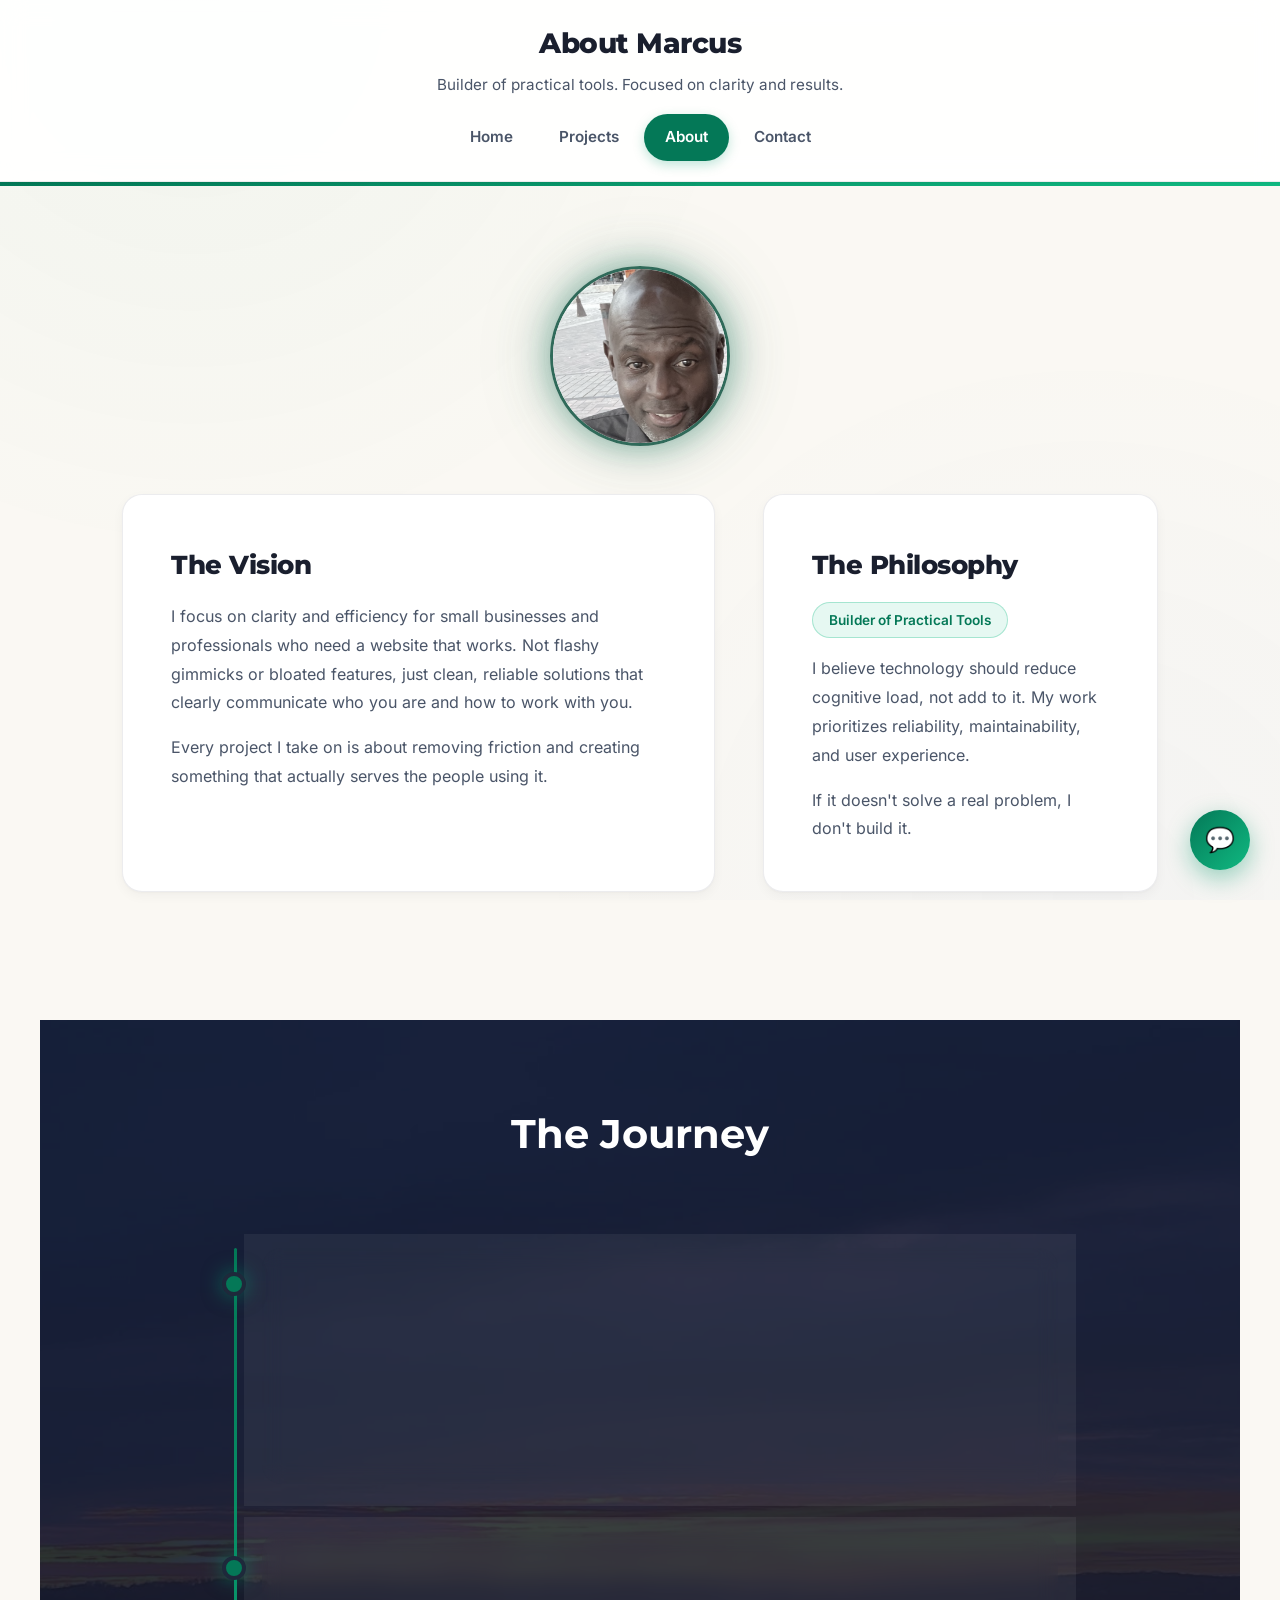
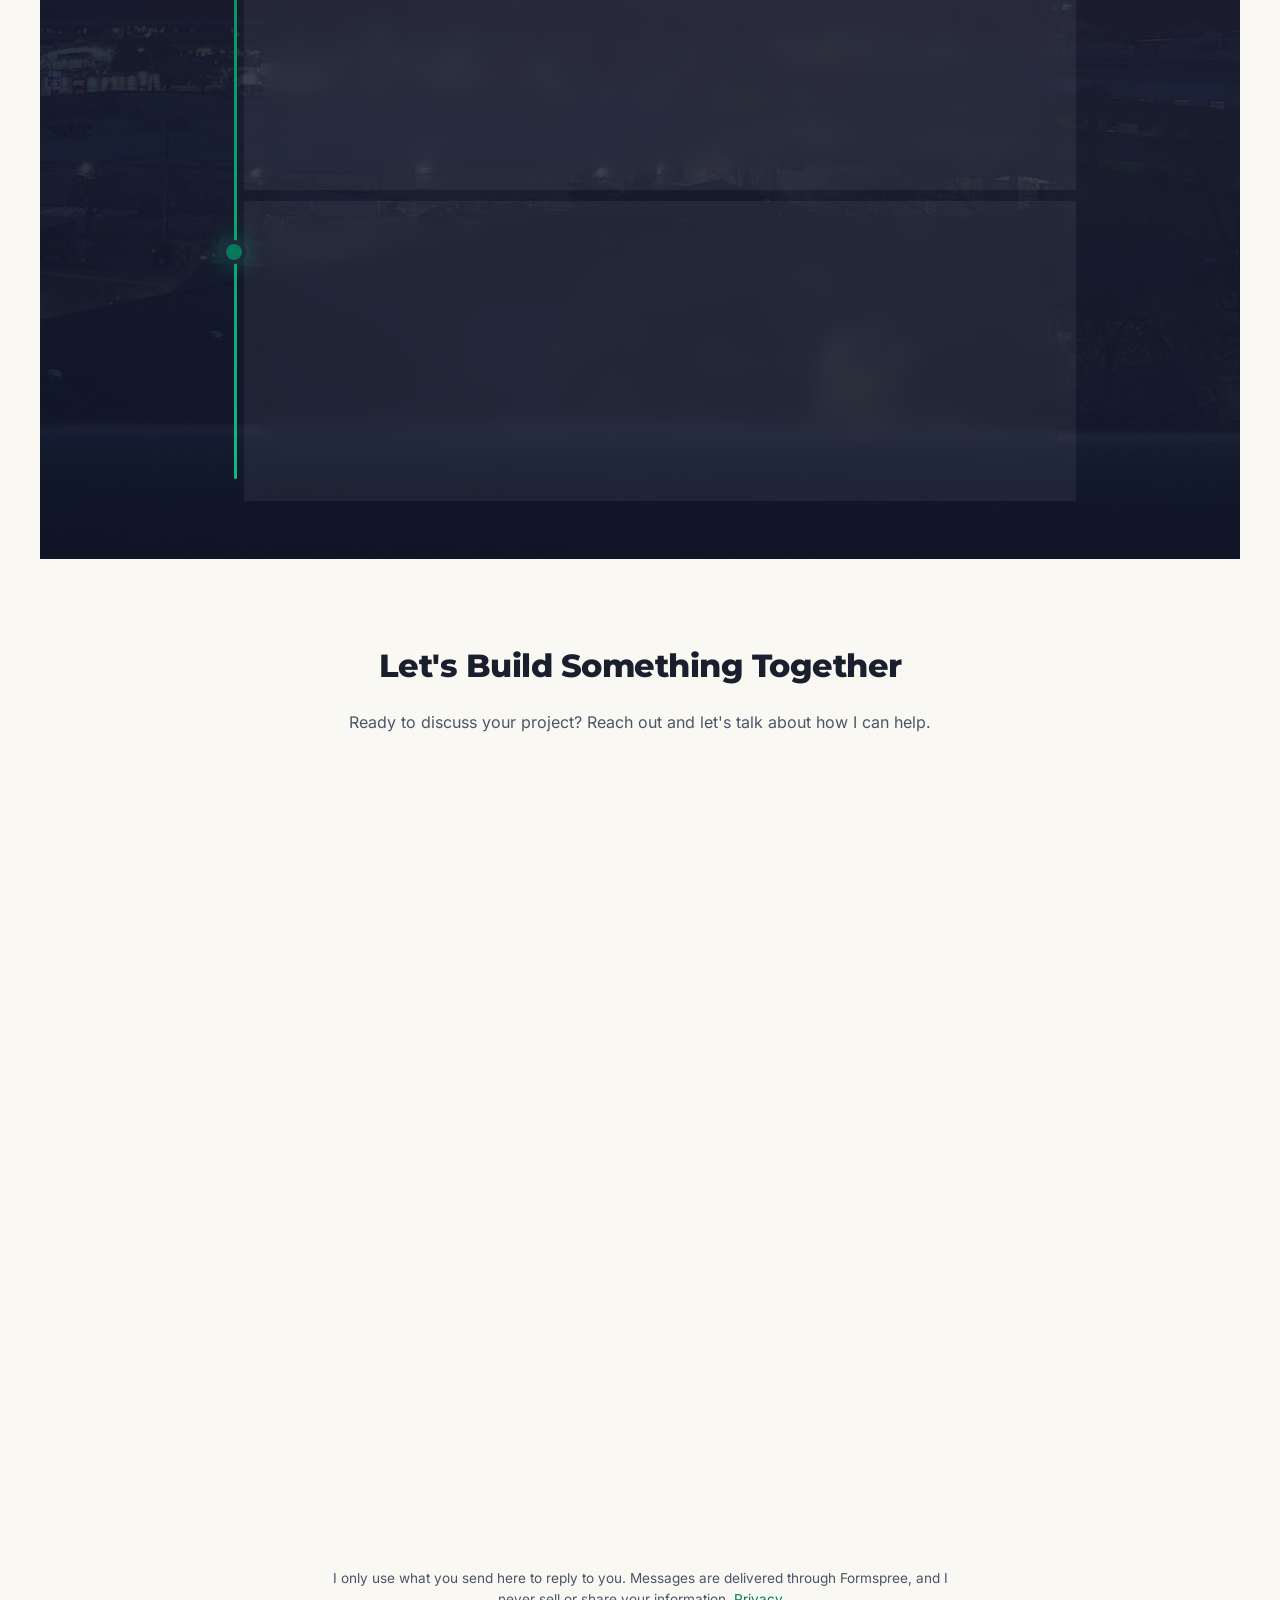
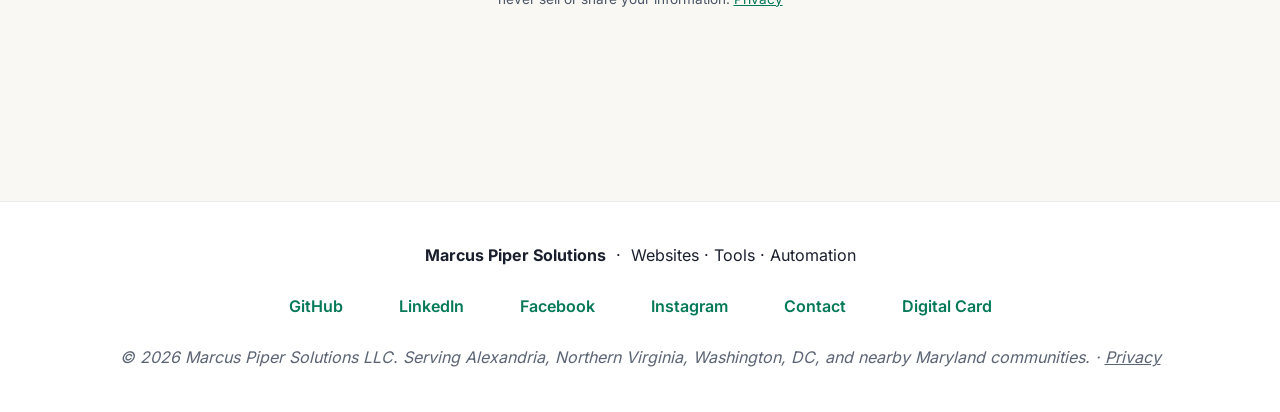
==== commit 96067b10: "Location-neutral headline, About intro, and chat greeting - Hero badge: "Websites You Own · Built fo" ====
--- a/about/index.html
+++ b/about/index.html
@@ -30,7 +30,8 @@
   <link rel="preload" href="/fonts/inter-latin.woff2" as="font" type="font/woff2" crossorigin />
   <link rel="preload" href="/fonts/montserrat-latin.woff2" as="font" type="font/woff2" crossorigin />
 
-  <link rel="stylesheet" href="../style.css?v=2.3" />
+  <link rel="stylesheet" href="../style.css?v=2.4" />
+  <script defer src="../nav.js?v=1.0"></script>
   <link rel="icon" href="/favicon.ico" sizes="any" />
   <link rel="icon" type="image/png" sizes="32x32" href="/favicon-32.png" />
   <link rel="apple-touch-icon" href="/apple-touch-icon.png" />
@@ -259,8 +260,7 @@
     onclick="document.getElementById('smart-card').classList.toggle('active');" aria-label="Chat with Marcus">Chat with Marcus</button>
 
   <div class="smart-card" id="smart-card">
-    <p class="smart-card-greeting">Hey! I'm Marcus. I'm currently building digital solutions in Virginia. What's on your
-      mind?</p>
+    <p class="smart-card-greeting">Hey! I'm Marcus. I build websites and practical tools for small businesses and nonprofits. What's on your mind?</p>
     <div class="smart-card-actions">
       <a href="../projects/" class="smart-card-link">🚀 See My Projects</a>
       <a href="#contact-form" class="smart-card-link"
--- a/style.css
+++ b/style.css
@@ -2464,19 +2464,95 @@
   color: var(--text-muted);
 }
 
-/* On phones the header scrolls away instead of covering the screen */
+/* On phones: a compact menu that stays reachable. It hides while you scroll
+   down and slides back the moment you scroll up (nav.js). */
 @media (max-width: 768px) {
   header {
-    position: relative;
-    padding: 0.85rem 1rem;
+    position: sticky;
+    top: 0;
+    padding: 0.5rem 0.75rem;
+    transition: transform 0.25s ease;
+  }
+
+  header h1 {
+    font-size: 1.1rem;
+    margin-bottom: 0;
+  }
+
+  header p {
+    display: none;
   }
 
   nav {
-    margin-top: 0.6rem;
+    margin-top: 0.35rem;
+  }
+
+  nav ul {
+    flex-wrap: nowrap;
+    justify-content: space-between;
+    gap: 0;
+    overflow-x: auto;
+    scrollbar-width: none;
+    -webkit-overflow-scrolling: touch;
+  }
+
+  nav ul::-webkit-scrollbar {
+    display: none;
+  }
+
+  nav ul li {
+    flex: 0 0 auto;
   }
 
   nav ul li a {
-    padding: 0.45rem 0.8rem;
+    padding: 0.4rem 0.45rem;
+    font-size: 0.78rem;
+  }
+
+  section[id],
+  [id="contact"],
+  [id="services"],
+  [id="projects"],
+  [id="client-testimonial"],
+  [id="client-testimonial-hope-heals"],
+  [id="process"],
+  [id="about"] {
+    scroll-margin-top: 96px;
+  }
+}
+
+header.header-hidden {
+  transform: translateY(-100%);
+}
+
+.back-to-top {
+  position: fixed;
+  left: 20px;
+  bottom: 30px;
+  z-index: 999;
+  padding: 0.6rem 1rem;
+  border: none;
+  border-radius: var(--radius-full);
+  background: var(--accent-primary);
+  color: #fff;
+  font-weight: 700;
+  font-size: 0.9rem;
+  box-shadow: 0 4px 12px rgba(15, 23, 42, 0.2);
+  cursor: pointer;
+  opacity: 0;
+  visibility: hidden;
+  transition: opacity 0.2s ease, visibility 0.2s ease;
+}
+
+.back-to-top.visible {
+  opacity: 1;
+  visibility: visible;
+}
+
+@media (prefers-reduced-motion: reduce) {
+  header,
+  .back-to-top {
+    transition: none;
   }
 }
 
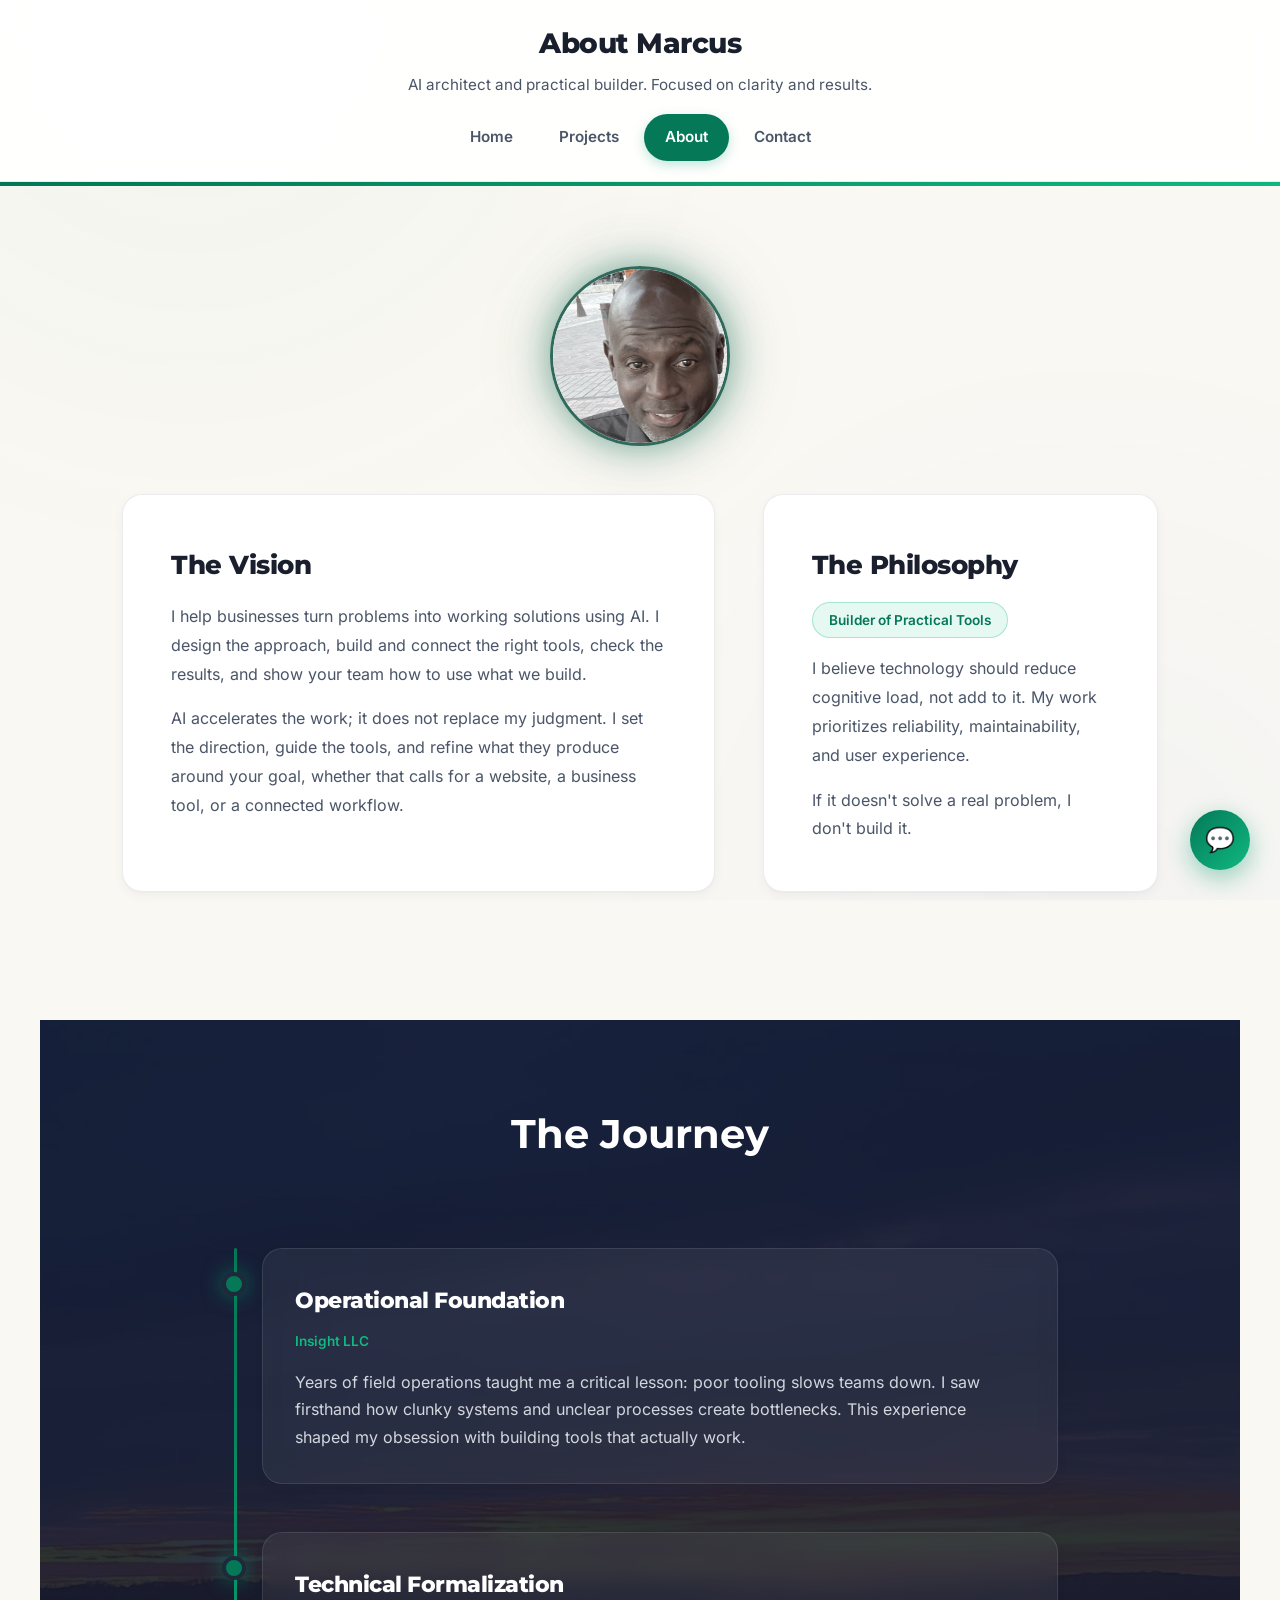
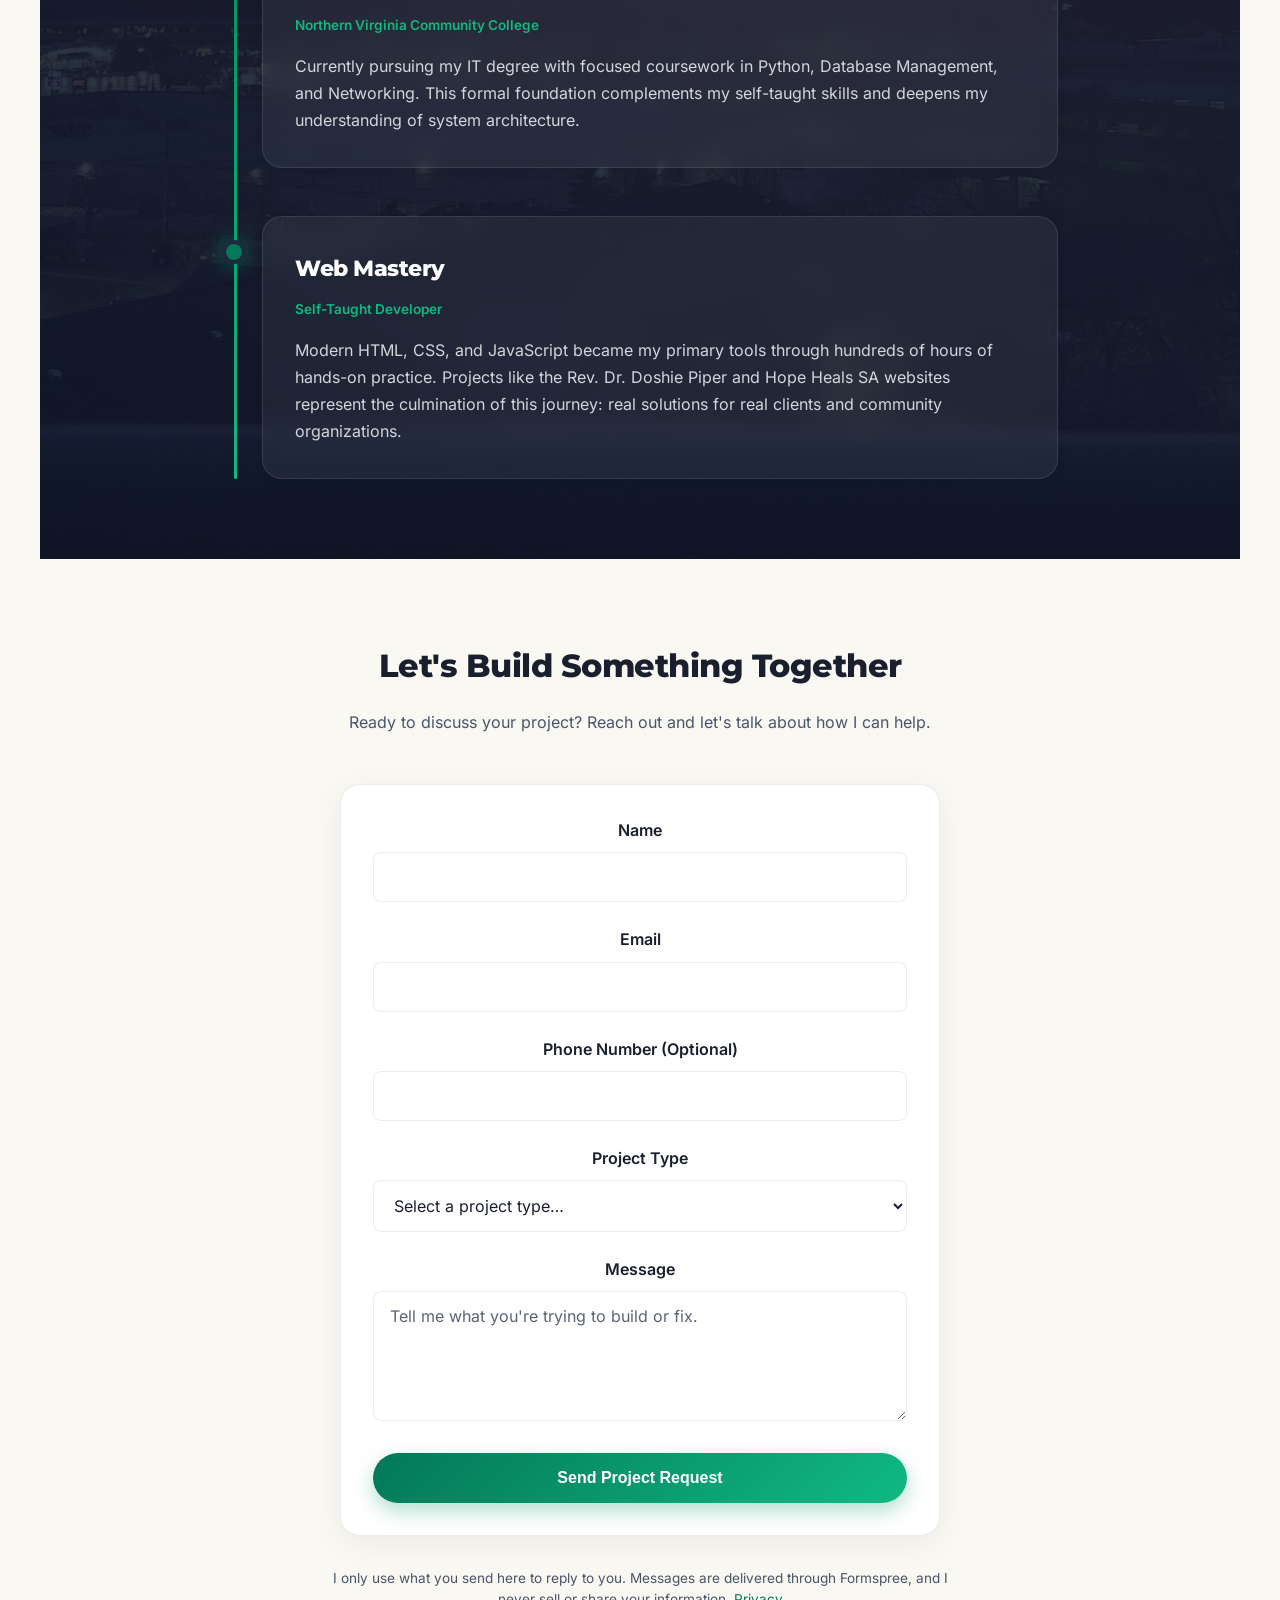
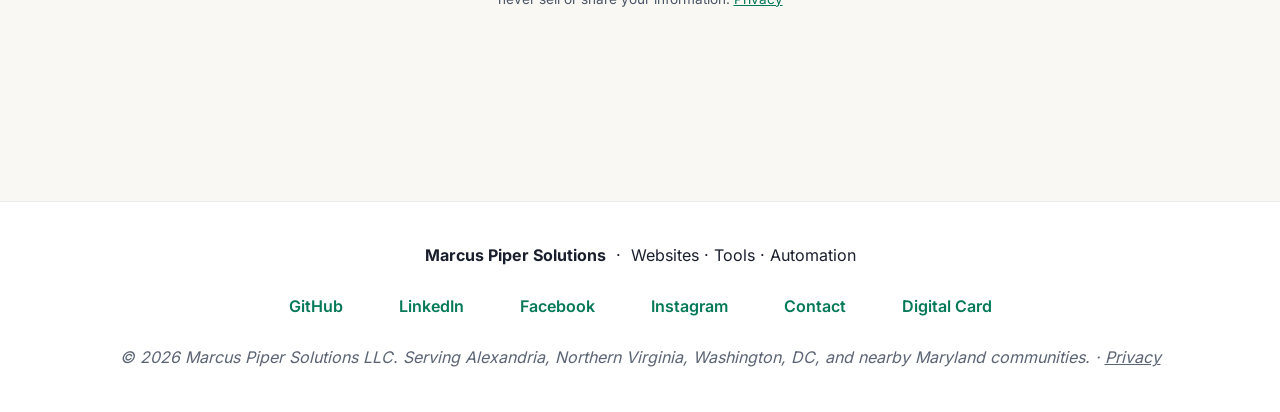
==== commit 20390603: "Clarify AI architecture, workflows and client training positioning" ====
--- a/about/index.html
+++ b/about/index.html
@@ -5,17 +5,17 @@
 <head>
   <meta charset="UTF-8" />
   <meta name="viewport" content="width=device-width, initial-scale=1" />
-  <title>About | Marcus Piper, Web Developer</title>
+  <title>About | Marcus Piper, AI Architect &amp; Practical Builder</title>
   <meta name="description"
-    content="Learn more about web developer Marcus Piper, his journey, philosophy, and approach to building practical digital solutions.">
+    content="Meet Marcus Piper, an AI architect and practical builder designing websites, business tools, and AI workflows around the results you need.">
 
   <!-- Open Graph / Facebook -->
   <link rel="canonical" href="https://marcuspipersolutions.com/about/" />
   <meta property="og:type" content="website" />
   <meta property="og:url" content="https://marcuspipersolutions.com/about/" />
-  <meta property="og:title" content="About | Marcus Piper, Web Developer" />
+  <meta property="og:title" content="About | Marcus Piper, AI Architect &amp; Practical Builder" />
   <meta property="og:description"
-    content="Learn more about web developer Marcus Piper, his journey, philosophy, and approach to building practical digital solutions." />
+    content="Meet Marcus Piper, an AI architect and practical builder designing websites, business tools, and AI workflows around the results you need." />
   <meta property="og:image" content="https://marcuspipersolutions.com/images/og-image.jpg" />
   <meta property="og:image:width" content="1200" />
   <meta property="og:image:height" content="630" />
@@ -23,9 +23,9 @@
   <!-- Twitter -->
   <meta name="twitter:card" content="summary_large_image" />
   <meta name="twitter:url" content="https://marcuspipersolutions.com/about/" />
-  <meta name="twitter:title" content="About | Marcus Piper, Web Developer" />
+  <meta name="twitter:title" content="About | Marcus Piper, AI Architect &amp; Practical Builder" />
   <meta name="twitter:description"
-    content="Learn more about web developer Marcus Piper, his journey, philosophy, and approach to building practical digital solutions." />
+    content="Meet Marcus Piper, an AI architect and practical builder designing websites, business tools, and AI workflows around the results you need." />
   <meta name="twitter:image" content="https://marcuspipersolutions.com/images/og-image.jpg" />
   <link rel="preload" href="/fonts/inter-latin.woff2" as="font" type="font/woff2" crossorigin />
   <link rel="preload" href="/fonts/montserrat-latin.woff2" as="font" type="font/woff2" crossorigin />
@@ -42,7 +42,7 @@
   <!-- Header -->
   <header>
     <h1>About Marcus</h1>
-    <p>Builder of practical tools. Focused on clarity and results.</p>
+    <p>AI architect and practical builder. Focused on clarity and results.</p>
     <nav>
       <ul>
         <li><a href="../index.html">Home</a></li>
@@ -72,11 +72,10 @@
         <!-- Large Tile: The Vision -->
         <div class="about-tile about-tile-large glass-card">
           <h2>The Vision</h2>
-          <p>I focus on clarity and efficiency for small businesses and professionals who need a website that works. Not
-            flashy gimmicks or bloated features, just clean, reliable solutions that clearly communicate who you are and
-            how to work with you.</p>
-          <p>Every project I take on is about removing friction and creating something that actually serves the people
-            using it.</p>
+          <p>I help businesses turn problems into working solutions using AI. I design the approach, build and connect
+            the right tools, check the results, and show your team how to use what we build.</p>
+          <p>AI accelerates the work; it does not replace my judgment. I set the direction, guide the tools, and refine
+            what they produce around your goal, whether that calls for a website, a business tool, or a connected workflow.</p>
         </div>
 
         <!-- Medium Tile: The Philosophy -->
@@ -168,6 +167,7 @@
             <option value="">Select a project type…</option>
             <option value="managed-launch-site">Managed Launch Site</option>
             <option value="ownership-team-handoff">Website Ownership + Team Handoff</option>
+            <option value="ai-workflow-setup-training">AI Workflow Design, Setup or Training</option>
             <option value="web-app">Custom Web App or Tool</option>
             <option value="automation-sms">Automation / SMS System</option>
             <option value="cleanup-redesign">Website Cleanup or Redesign</option>
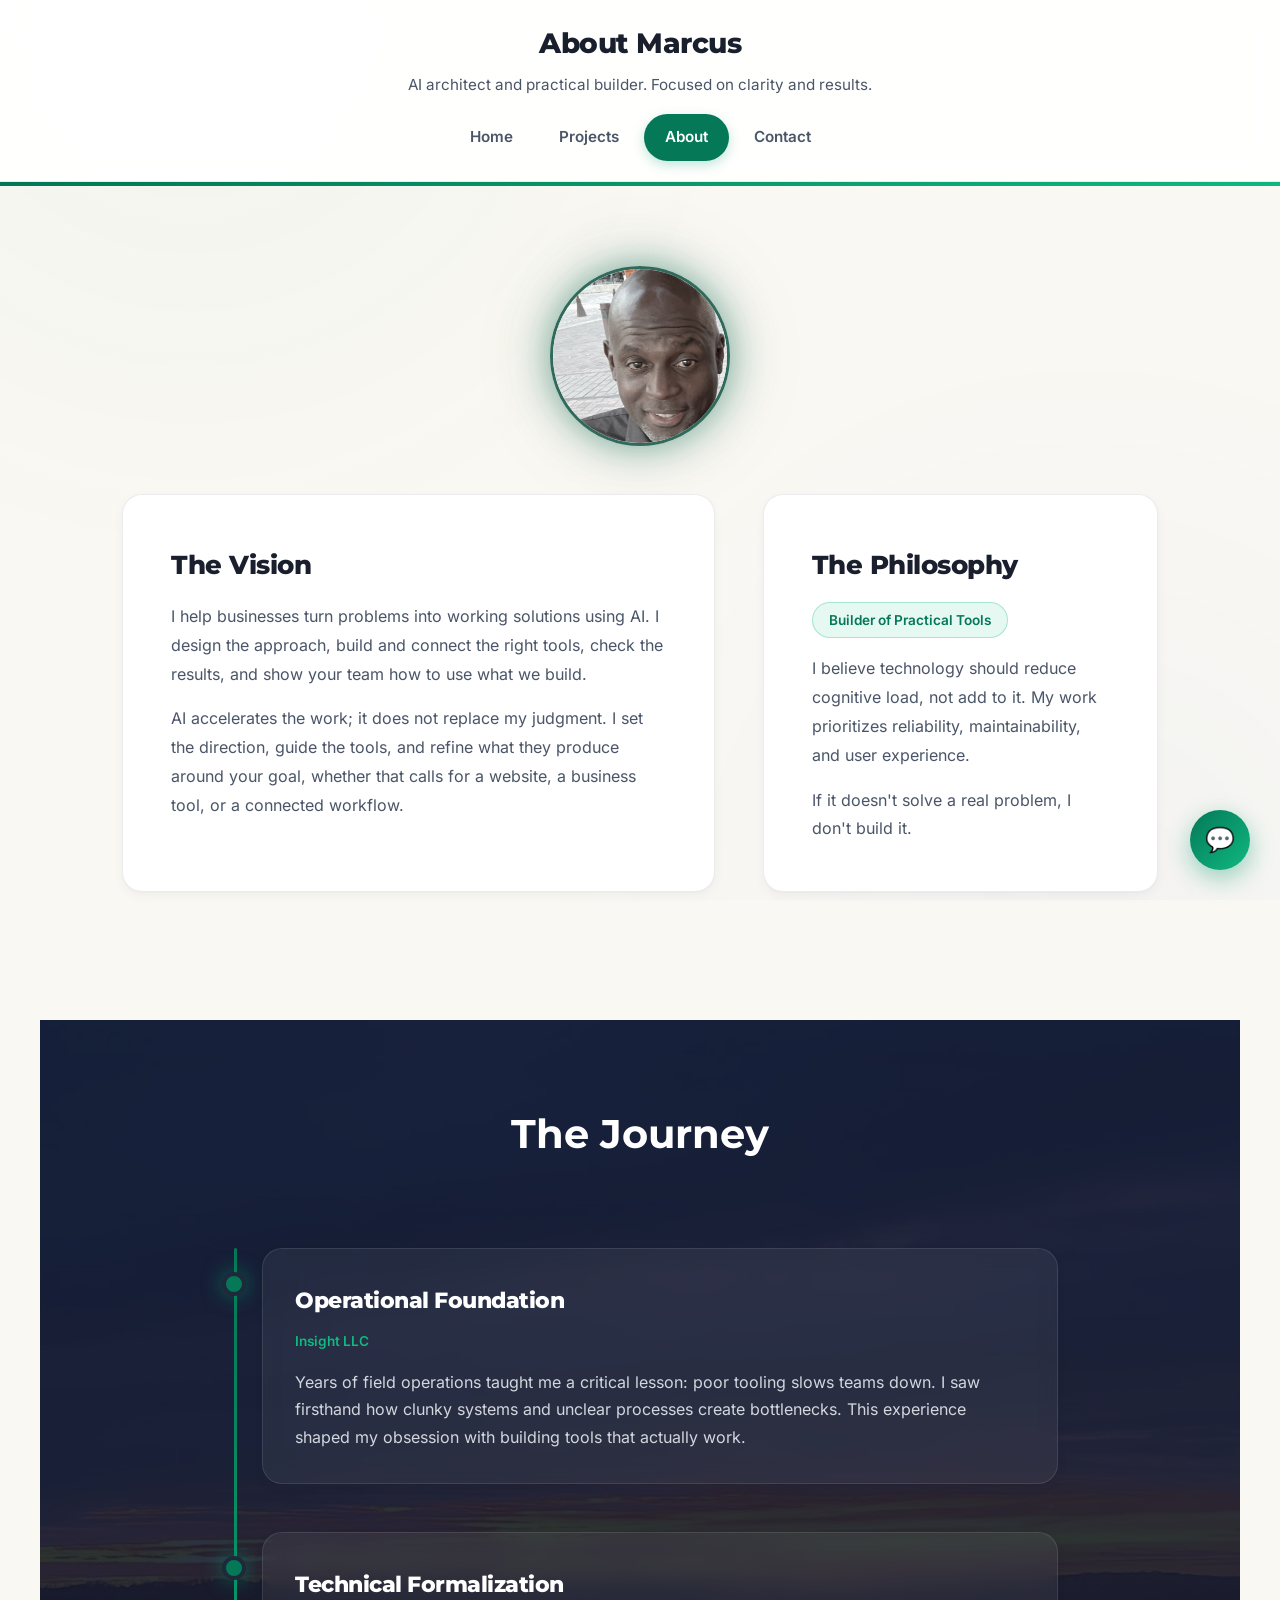
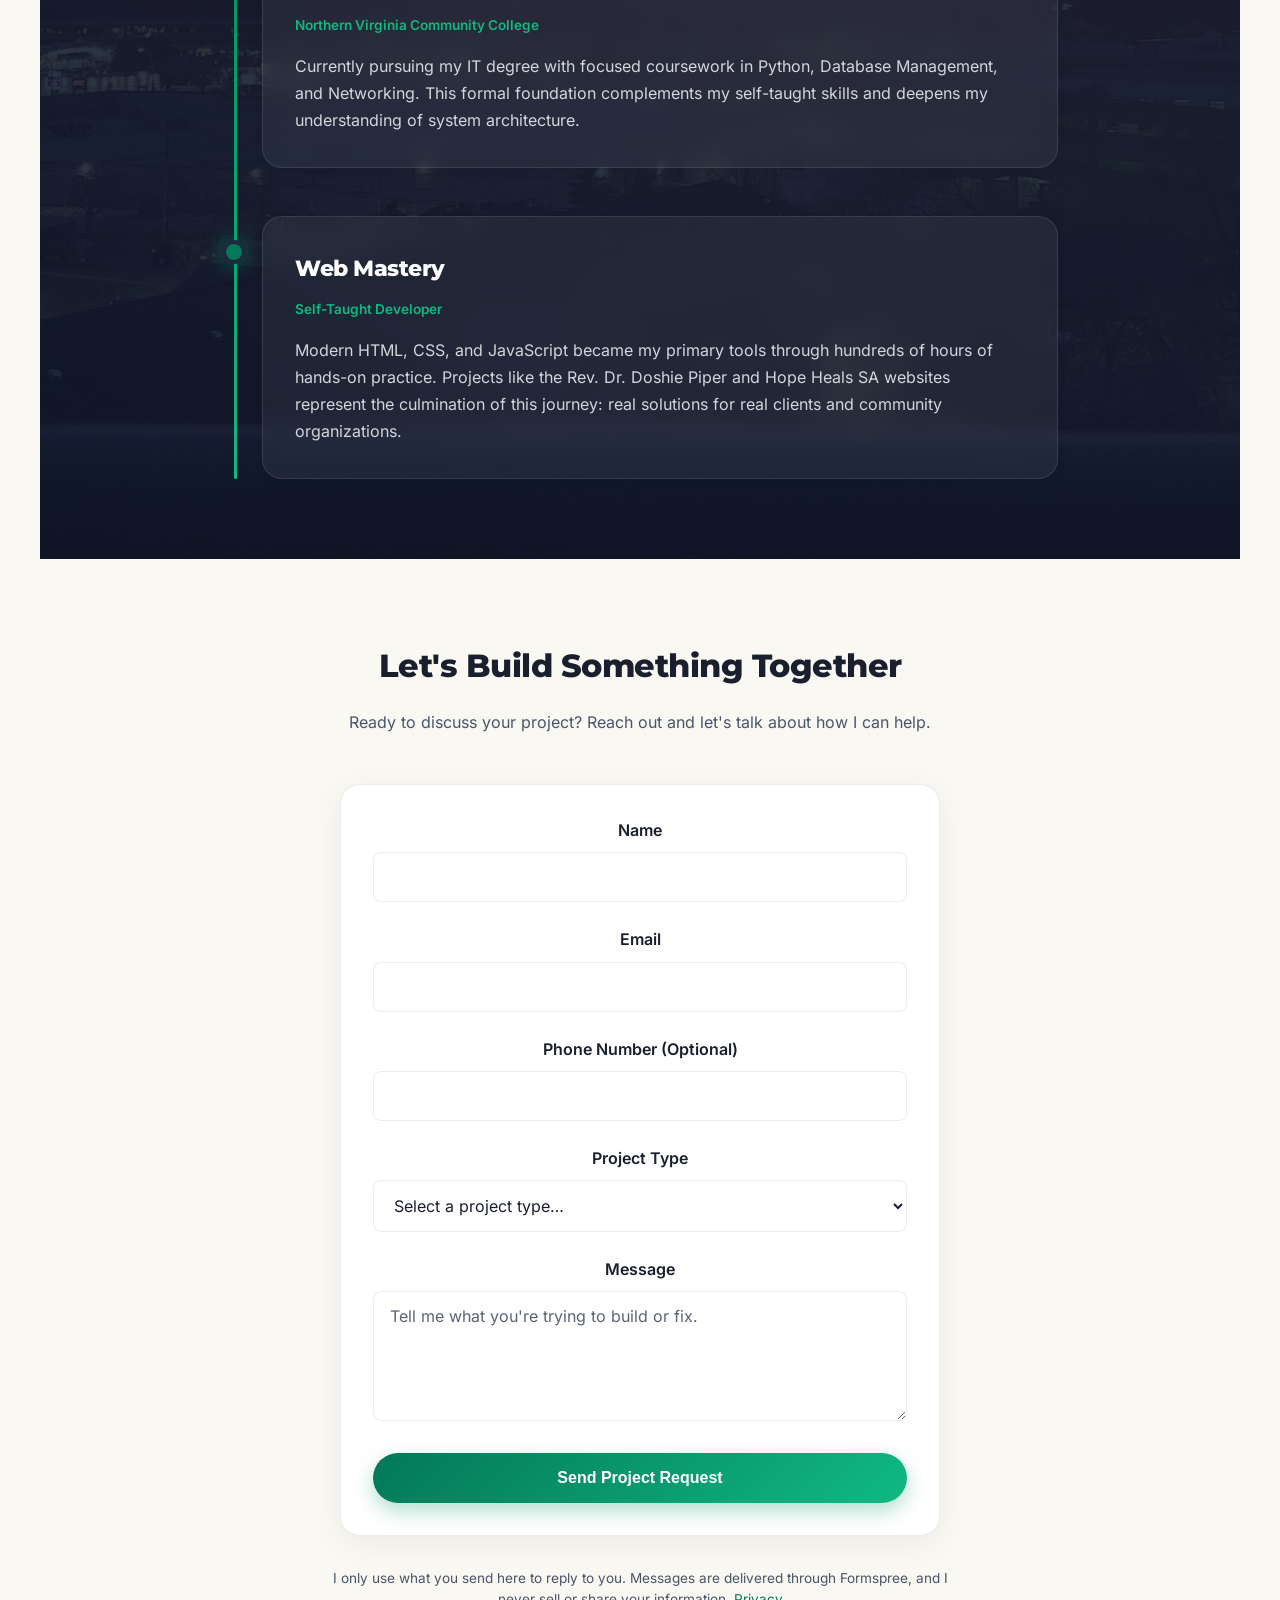
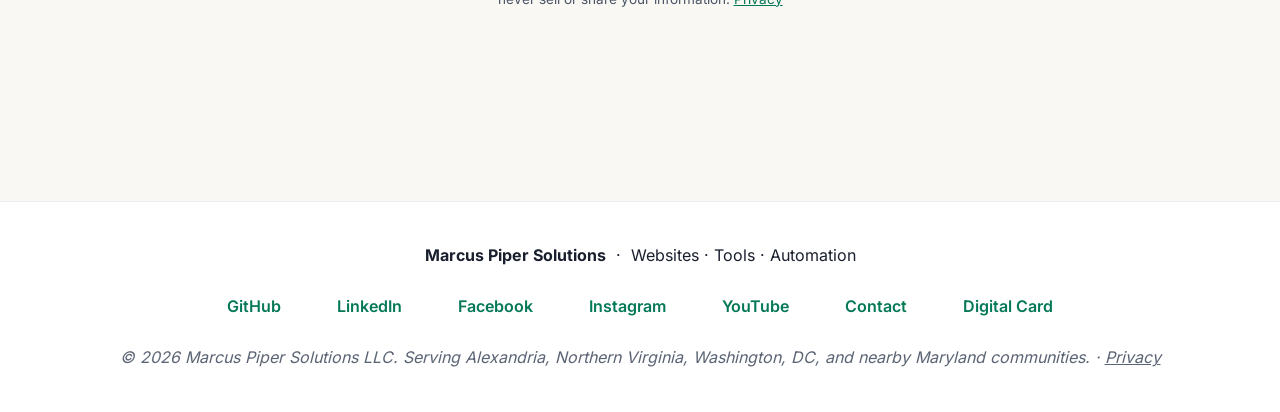
==== commit af667edb: "Add YouTube channel link to footers, digital card and sameAs Co-Authored-By: Claude Opus 5.5 <norepl" ====
--- a/about/index.html
+++ b/about/index.html
@@ -248,6 +248,7 @@
       <a href="https://www.linkedin.com/in/marcus-piper-87a6a61a9/" target="_blank" rel="noopener noreferrer">LinkedIn</a>
       <a href="https://www.facebook.com/profile.php?id=61594762064587" target="_blank" rel="noopener noreferrer">Facebook</a>
       <a href="https://www.instagram.com/marcuspipersolutions/" target="_blank" rel="noopener noreferrer">Instagram</a>
+      <a href="https://www.youtube.com/@marcuspipersolutions" target="_blank" rel="noopener noreferrer">YouTube</a>
       <a href="../index.html#contact">Contact</a>
       <a href="../card/">Digital Card</a>
     </div>
